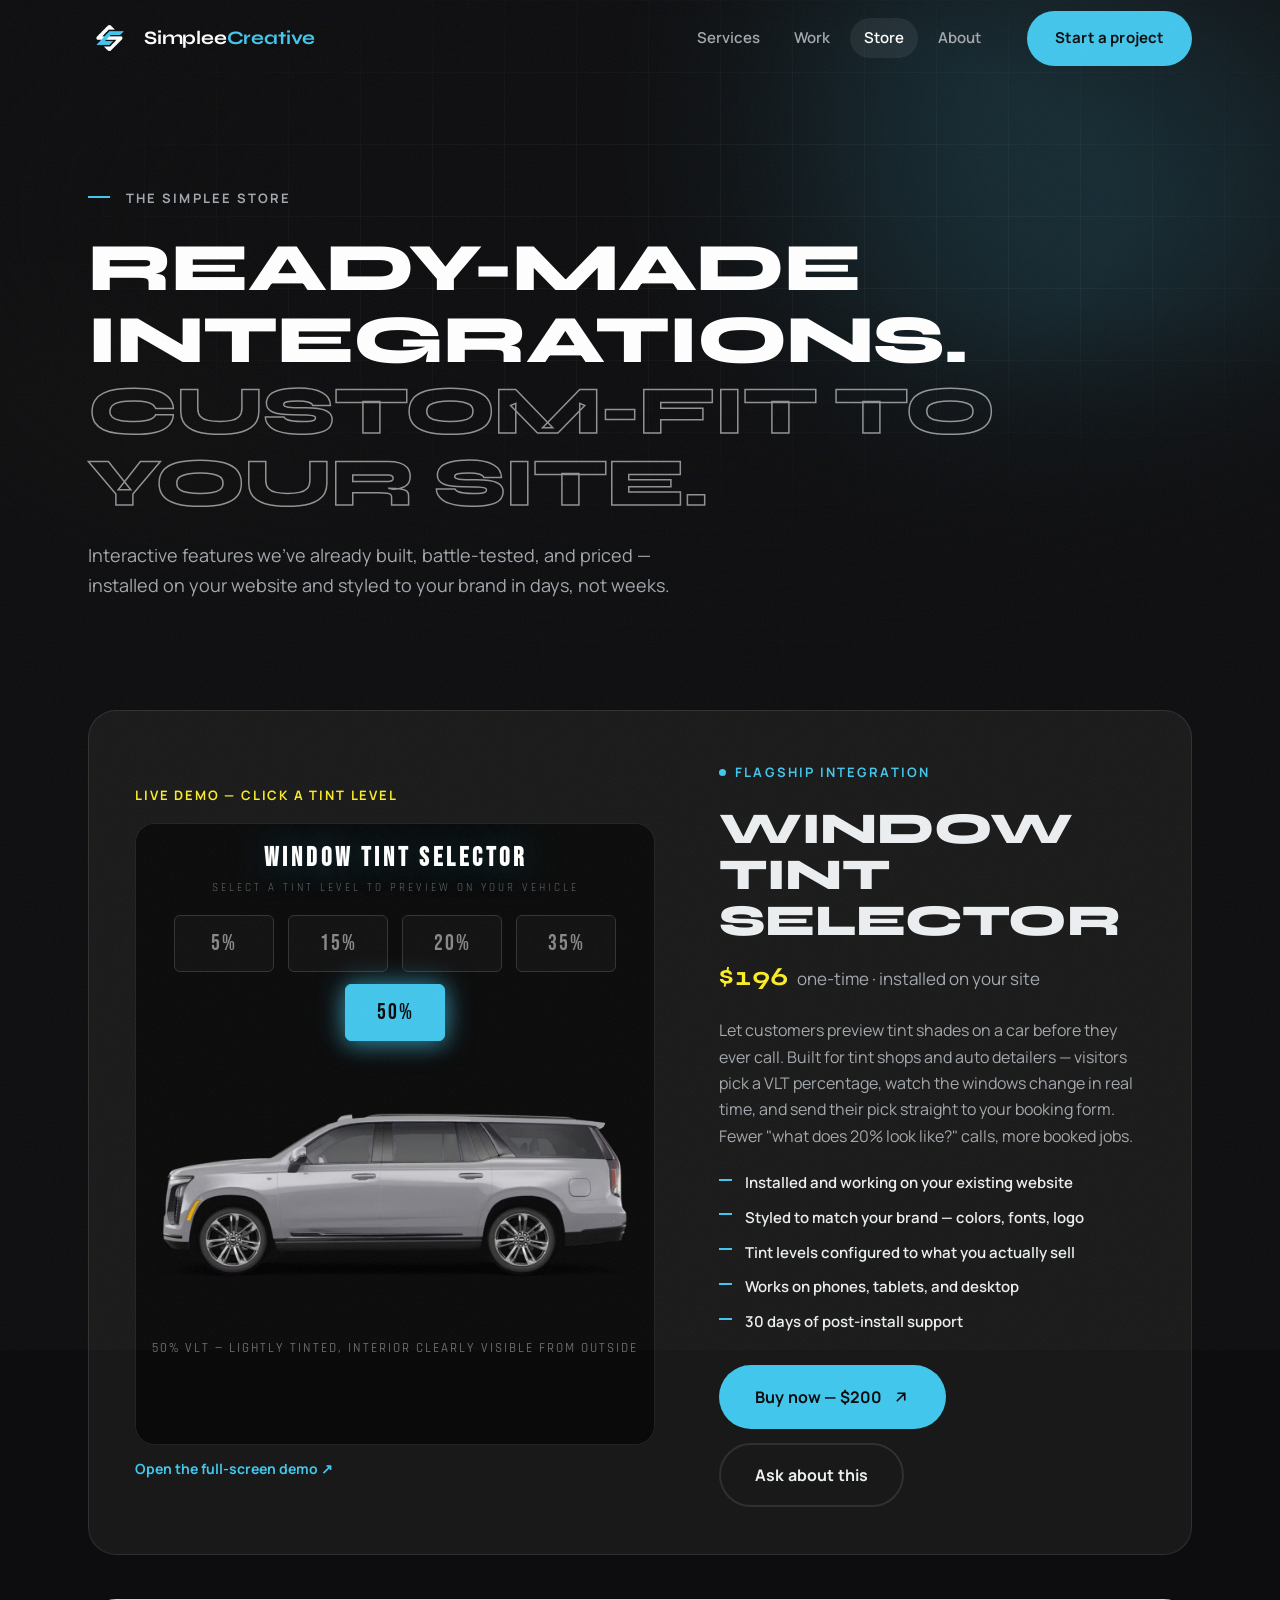
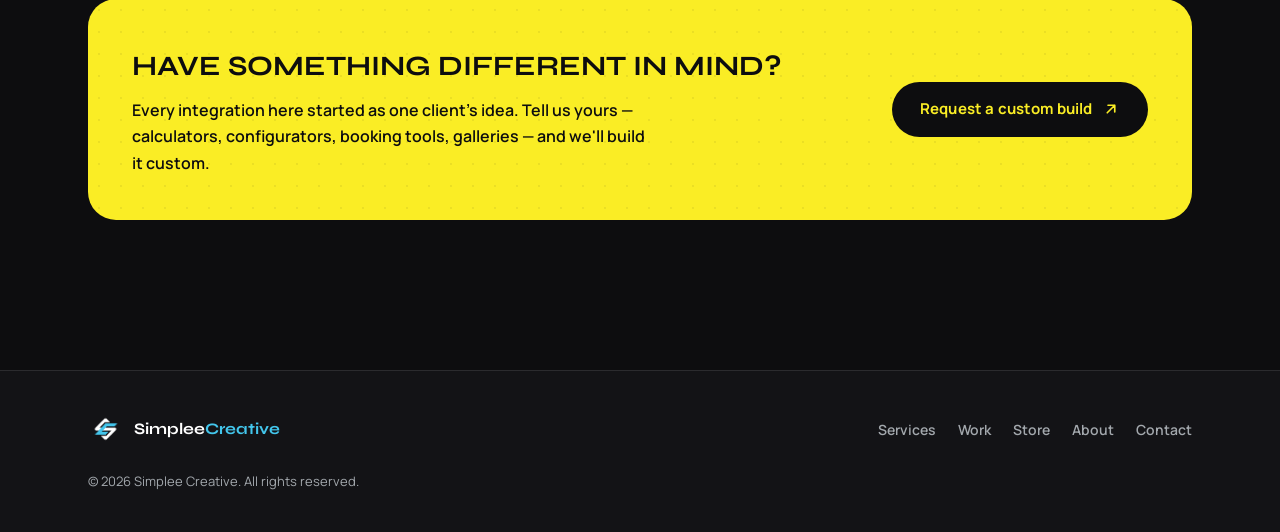
==== store.html @ 72753670 "Wire real Stripe Payment Link for Window Tint Selector The store's "Buy now -- $200" button now goes" ====
<!DOCTYPE html>
<html lang="en">
<head>
  <meta charset="UTF-8">
  <meta name="viewport" content="width=device-width, initial-scale=1.0">
  <title>Store — Simplee Creative | Ready-Made Website Integrations</title>
  <meta name="description" content="Ready-made interactive website integrations from Simplee Creative — like our window tint selector — installed and customized for your site.">
  <link rel="icon" type="image/png" href="assets/brand/sc-logo-bg.png">
  <link rel="preconnect" href="https://fonts.googleapis.com">
  <link rel="preconnect" href="https://fonts.gstatic.com" crossorigin>
  <link href="https://fonts.googleapis.com/css2?family=Manrope:wght@400;500;600;700;800&family=Syne:wght@600;700;800&display=swap" rel="stylesheet">
  <link rel="stylesheet" href="css/style.css?v=45">
</head>
<body>

  <div class="grain" aria-hidden="true"></div>

  <!-- ============ NAV ============ -->
  <header class="nav" id="nav">
    <div class="nav__inner">
      <a href="index.html" class="nav__logo" aria-label="Simplee Creative — home">
        <img src="assets/brand/sc-logo-alt.png" alt="Simplee Creative logo" width="44" height="44">
        <span>Simplee<em>Creative</em></span>
      </a>
      <nav class="nav__links" aria-label="Primary">
        <a href="index.html#services">Services</a>
        <a href="index.html#work">Work</a>
        <a href="store.html" class="is-active" aria-current="page">Store</a>
        <a href="index.html#about">About</a>
      </nav>
      <a href="index.html#contact" class="btn btn--primary nav__cta magnetic">Start a project</a>
      <button class="nav__burger" id="burger" aria-label="Open menu" aria-expanded="false" aria-controls="mobileMenu">
        <span></span><span></span><span></span>
      </button>
    </div>
  </header>

  <!-- Mobile menu -->
  <div class="mobile-menu" id="mobileMenu" aria-hidden="true">
    <p class="mobile-menu__eyebrow"><span class="tick" aria-hidden="true"></span>Menu</p>
    <nav aria-label="Mobile">
      <a href="index.html#services">Services</a>
      <a href="index.html#work">Work</a>
      <a href="store.html">Store</a>
      <a href="index.html#about">About</a>
    </nav>
    <a href="index.html#contact" class="btn btn--primary btn--lg magnetic mobile-menu__cta">Start a project
      <svg width="18" height="18" viewBox="0 0 24 24" fill="none" stroke="currentColor" stroke-width="2.2" stroke-linecap="round" stroke-linejoin="round" aria-hidden="true"><path d="M7 17L17 7M8 7h9v9"/></svg>
    </a>
  </div>

  <main id="top">

    <!-- ============ STORE HERO ============ -->
    <section class="store-hero">
      <div class="store-hero__bg" aria-hidden="true">
        <div class="hero__glow hero__glow--cyan"></div>
        <div class="hero__glow hero__glow--yellow"></div>
        <div class="hero__grid"></div>
      </div>
      <div class="container">
        <p class="hero__eyebrow reveal-line"><span class="tick" aria-hidden="true"></span><span class="hero__eyebrow-text">The Simplee Store</span></p>
        <h1 class="store-hero__title reveal-line">Ready-made integrations.<br><span class="outline outline--pulse">Custom-fit to your site.</span></h1>
        <p class="store-hero__sub reveal-line">Interactive features we've already built, battle-tested, and priced — installed on your website and styled to your brand in days, not weeks.</p>
      </div>
    </section>

    <!-- ============ PRODUCT: TINT SELECTOR ============ -->
    <section class="section product-section" id="tint-selector">
      <div class="container">
        <article class="product">
          <div class="product__demo reveal">
            <p class="product__demo-label">Live demo — click a tint level</p>
            <div class="tint-embed">
              <iframe src="demo/tint-selector.html?embed=1" title="Window Tint Selector live demo" loading="lazy"></iframe>
            </div>
            <p class="tint-embed__link"><a href="demo/tint-selector.html" target="_blank" rel="noopener">Open the full-screen demo ↗</a></p>
          </div>

          <div class="product__info">
            <p class="section__eyebrow reveal">Flagship integration</p>
            <h2 class="product__title reveal"><span class="word-in">Window</span> <span class="word-in">Tint</span> <span class="word-in">Selector</span></h2>
            <p class="product__price reveal"><strong>$<span class="price-count" data-count="200">0</span></strong> one-time · installed on your site</p>
            <p class="product__desc reveal">Let customers preview tint shades on a car before they ever call. Built for tint shops and auto detailers — visitors pick a VLT percentage, watch the windows change in real time, and send their pick straight to your booking form. Fewer "what does 20% look like?" calls, more booked jobs.</p>
            <ul class="product__includes reveal">
              <li>Installed and working on your existing website</li>
              <li>Styled to match your brand — colors, fonts, logo</li>
              <li>Tint levels configured to what you actually sell</li>
              <li>Works on phones, tablets, and desktop</li>
              <li>30 days of post-install support</li>
            </ul>
            <div class="product__actions reveal">
              <a href="#" class="btn btn--primary btn--lg magnetic" data-buy data-product="Window Tint Selector">Buy now — $200
                <svg width="18" height="18" viewBox="0 0 24 24" fill="none" stroke="currentColor" stroke-width="2.2" stroke-linecap="round" stroke-linejoin="round" aria-hidden="true"><path d="M7 17L17 7M8 7h9v9"/></svg>
              </a>
              <a href="index.html#contact" class="btn btn--ghost btn--lg magnetic">Ask about this</a>
            </div>
          </div>
        </article>

        <!-- custom build card -->
        <div class="custom-card reveal">
          <div>
            <h3>Have something different in mind?</h3>
            <p>Every integration here started as one client's idea. Tell us yours — calculators, configurators, booking tools, galleries — and we'll build it custom.</p>
          </div>
          <a href="index.html#contact" class="btn btn--ink magnetic">Request a custom build
            <svg width="18" height="18" viewBox="0 0 24 24" fill="none" stroke="currentColor" stroke-width="2.2" stroke-linecap="round" stroke-linejoin="round" aria-hidden="true"><path d="M7 17L17 7M8 7h9v9"/></svg>
          </a>
        </div>
      </div>
    </section>
  </main>

  <!-- ============ FOOTER ============ -->
  <footer class="footer">
    <div class="container footer__inner">
      <a href="index.html" class="footer__logo" aria-label="Simplee Creative home">
        <img src="assets/brand/sc-logo-alt.png" alt="" width="36" height="36">
        <span>Simplee<em>Creative</em></span>
      </a>
      <nav class="footer__links" aria-label="Footer">
        <a href="index.html#services">Services</a>
        <a href="index.html#work">Work</a>
        <a href="store.html">Store</a>
        <a href="index.html#about">About</a>
        <a href="index.html#contact">Contact</a>
      </nav>
      <p class="footer__copy">© <span id="year"></span> Simplee Creative. All rights reserved.</p>
    </div>
  </footer>

  <script src="js/main.js?v=10" defer></script>
</body>
</html>
---- css/style.css ----
/* ============================================================
   SIMPLEE CREATIVE — design system
   ink #0D0D0F · surface #191919 · cyan #43C6EC · yellow #FAED25
   Syne (display) · Manrope (body)
   ============================================================ */

:root {
  --ink: #0d0d0f;
  --ink-2: #131316;
  --surface: #191919;
  --surface-2: #202024;
  --line: rgba(255, 255, 255, 0.1);
  --white: #ffffff;
  --bone: #f4f4f1;
  --bone-2: #e9e9e4;
  --line-dark: rgba(13, 13, 15, 0.12);
  --text: #eceff1;
  --text-muted: #a3a8ad;
  --text-ink: #141416;
  --text-ink-muted: #55585c;
  --cyan: #43c6ec;
  --cyan-deep: #1899c4;
  --yellow: #faed25;
  --swatch-dark: #2e2d33;
  --swatch-light: #d6d4cd;
  --font-display: "Syne", sans-serif;
  --font-body: "Manrope", sans-serif;
  --ease-out: cubic-bezier(0.22, 1, 0.36, 1);
  --ease-spring: cubic-bezier(0.34, 1.4, 0.44, 1);
  --nav-h: 76px;
  --radius: 20px;
  --container: 1200px;
}

*, *::before, *::after { box-sizing: border-box; margin: 0; padding: 0; }

html { scroll-behavior: smooth; }

body {
  font-family: var(--font-body);
  font-size: 16px;
  line-height: 1.65;
  color: var(--text);
  background: var(--ink);
  -webkit-font-smoothing: antialiased;
  overflow-x: hidden;
}

img { max-width: 100%; display: block; }

a { color: inherit; }

::selection { background: var(--yellow); color: var(--ink); }

.container {
  max-width: var(--container);
  margin-inline: auto;
  padding-inline: clamp(20px, 4vw, 48px);
}

.section { padding-block: clamp(88px, 12vw, 150px); }

.section--light {
  background: var(--bone);
  color: var(--text-ink);
}

[id] { scroll-margin-top: calc(var(--nav-h) + 12px); }

/* ---------- film grain ---------- */
.grain {
  position: fixed;
  inset: -50%;
  width: 200%;
  height: 200%;
  pointer-events: none;
  z-index: 9998;
  opacity: 0.05;
  background-image: url("data:image/svg+xml,%3Csvg xmlns='http://www.w3.org/2000/svg' width='240' height='240'%3E%3Cfilter id='n'%3E%3CfeTurbulence type='fractalNoise' baseFrequency='0.9' numOctaves='2'/%3E%3C/filter%3E%3Crect width='100%25' height='100%25' filter='url(%23n)'/%3E%3C/svg%3E");
}

/* ---------- buttons ---------- */
.btn {
  display: inline-flex;
  align-items: center;
  gap: 10px;
  font-family: var(--font-body);
  font-weight: 700;
  font-size: 15px;
  letter-spacing: 0.01em;
  text-decoration: none;
  border: 2px solid transparent;
  border-radius: 100px;
  padding: 13px 26px;
  cursor: pointer;
  transition: transform 0.3s var(--ease-spring), background-color 0.25s,
              color 0.25s, border-color 0.25s, box-shadow 0.3s;
  will-change: transform;
}
.btn:active { transform: scale(0.96); }
.btn svg { transition: transform 0.3s var(--ease-spring); }
.btn:hover svg { transform: translate(3px, -3px); }

.btn--primary {
  background: var(--cyan);
  color: var(--ink);
}
.btn--primary:hover {
  background: var(--yellow);
  box-shadow: 0 8px 30px rgba(250, 237, 37, 0.25);
}

.btn--ghost {
  border-color: var(--line);
  color: var(--text);
}
.btn--ghost:hover { border-color: var(--cyan); color: var(--cyan); }

.btn--dark {
  background: var(--ink);
  color: var(--white);
}
.btn--dark:hover { background: var(--cyan-deep); }

.btn--ink {
  background: var(--ink);
  color: var(--yellow);
}
.btn--ink:hover {
  background: var(--white);
  color: var(--ink);
  box-shadow: 0 10px 36px rgba(13, 13, 15, 0.3), 0 0 40px rgba(250, 237, 37, 0.35);
}

.btn--lg { padding: 17px 34px; font-size: 16px; }

/* ---------- nav ---------- */
.nav {
  position: fixed;
  inset: 0 0 auto;
  z-index: 100;
  transition: transform 0.4s var(--ease-out), background-color 0.3s;
}
.nav.is-scrolled {
  background: rgba(13, 13, 15, 0.82);
  -webkit-backdrop-filter: blur(14px);
  backdrop-filter: blur(14px);
  border-bottom: 1px solid var(--line);
}
.nav.is-hidden { transform: translateY(-100%); }

.nav__inner {
  max-width: var(--container);
  margin-inline: auto;
  padding-inline: clamp(20px, 4vw, 48px);
  height: var(--nav-h);
  display: flex;
  align-items: center;
  gap: 32px;
}

.nav__logo {
  display: flex;
  align-items: center;
  gap: 12px;
  text-decoration: none;
  font-family: var(--font-display);
  font-weight: 700;
  font-size: 19px;
  letter-spacing: -0.01em;
  color: var(--white);
  margin-right: auto;
}
.nav__logo img {
  width: 44px; height: 44px;
  transition: transform 0.7s var(--ease-spring);
  will-change: transform;
}
.nav__logo:hover img { transform: perspective(400px) rotateY(360deg) scale(1.12); }
.nav__logo em {
  font-style: normal;
  color: var(--cyan);
  transition: color 0.35s ease;
}
.nav__logo:hover em { color: var(--yellow); }

.nav__links { display: flex; gap: 6px; }
.nav__links a {
  position: relative;
  text-decoration: none;
  font-weight: 600;
  font-size: 15px;
  color: var(--text-muted);
  padding: 8px 14px;
  border-radius: 100px;
  transition: color 0.25s, background-color 0.25s;
}
.nav__links a:hover { color: var(--white); background: rgba(255, 255, 255, 0.07); }

.nav__burger {
  display: none;
  flex-direction: column;
  justify-content: center;
  gap: 7px;
  width: 46px; height: 46px;
  padding: 11px;
  background: transparent;
  border: 1px solid var(--line);
  border-radius: 12px;
  cursor: pointer;
  transition: border-color 0.3s, background-color 0.3s, transform 0.3s var(--ease-spring);
}
.nav__burger:hover {
  border-color: var(--cyan);
  background: rgba(67, 198, 236, 0.1);
  transform: scale(1.06);
}
.nav__burger span {
  display: block;
  width: 100%;
  height: 2px;
  background: var(--white);
  border-radius: 2px;
  transition: transform 0.35s var(--ease-spring), opacity 0.25s,
              background-color 0.3s, width 0.3s var(--ease-spring);
}
.nav__burger span:nth-child(2) { width: 68%; align-self: flex-end; }
.nav__burger:hover span { background: var(--cyan); }
.nav__burger:hover span:nth-child(2) { width: 100%; }
.nav__burger[aria-expanded="true"] { border-color: var(--yellow); background: rgba(250, 237, 37, 0.12); }
.nav__burger[aria-expanded="true"] span { background: var(--yellow); }
.nav__burger[aria-expanded="true"] span:first-child { transform: translateY(9px) rotate(45deg); }
.nav__burger[aria-expanded="true"] span:nth-child(2) { opacity: 0; transform: scaleX(0); }
.nav__burger[aria-expanded="true"] span:last-child { transform: translateY(-9px) rotate(-45deg); }

.mobile-menu {
  position: fixed;
  inset: 0;
  z-index: 99;
  background: rgba(13, 13, 15, 0.96);
  -webkit-backdrop-filter: blur(18px);
  backdrop-filter: blur(18px);
  display: grid;
  place-items: center;
  gap: 36px;
  padding-top: calc(var(--nav-h) + 16px);
  overflow-y: auto;
  opacity: 0;
  visibility: hidden;
  transition: opacity 0.35s var(--ease-out), visibility 0s 0.35s;
}
.mobile-menu.is-open {
  opacity: 1;
  visibility: visible;
  transition: opacity 0.35s var(--ease-out), visibility 0s;
}
.mobile-menu__eyebrow {
  display: flex;
  align-items: center;
  gap: 14px;
  font-weight: 700;
  font-size: 12px;
  letter-spacing: 0.2em;
  text-transform: uppercase;
  color: var(--text-muted);
  opacity: 0;
  transform: translateY(12px);
  transition: opacity 0.4s var(--ease-out), transform 0.4s var(--ease-out);
}
.mobile-menu.is-open .mobile-menu__eyebrow { opacity: 1; transform: none; }

.mobile-menu nav { display: grid; gap: 8px; text-align: center; }
.mobile-menu a {
  font-family: var(--font-display);
  font-size: clamp(28px, 7.5vw, 42px);
  font-weight: 700;
  color: var(--white);
  text-decoration: none;
  padding: 8px 6px;
  opacity: 0;
  transform: translateY(18px);
  transition: opacity 0.45s var(--ease-out), transform 0.45s var(--ease-out), color 0.25s;
}
.mobile-menu.is-open a { opacity: 1; transform: none; }
.mobile-menu.is-open a:nth-child(2) { transition-delay: 0.05s; }
.mobile-menu.is-open a:nth-child(3) { transition-delay: 0.1s; }
.mobile-menu.is-open a:nth-child(4) { transition-delay: 0.15s; }
.mobile-menu.is-open a:nth-child(5) { transition-delay: 0.2s; }
.mobile-menu.is-open a:nth-child(6) { transition-delay: 0.25s; }
.mobile-menu a:hover { color: var(--cyan); }

.mobile-menu a.mobile-menu__cta {
  font-size: 18px;
  padding: 20px 44px;
  margin-top: 10px;
  opacity: 0;
  transform: translateY(18px);
  transition: opacity 0.45s var(--ease-out) 0.3s, transform 0.45s var(--ease-out) 0.3s;
}
.mobile-menu.is-open .mobile-menu__cta { opacity: 1; transform: none; }

/* ---------- hero ---------- */
.hero {
  position: relative;
  min-height: 100vh;
  min-height: 100svh;
  display: flex;
  flex-direction: column;
  justify-content: center;
  padding-top: var(--nav-h);
  overflow: hidden;
}

.hero__bg { position: absolute; inset: 0; z-index: -1; }
.hero__glow {
  position: absolute;
  border-radius: 50%;
  filter: blur(110px);
  opacity: 0.16;
}
.hero__glow--cyan {
  width: 620px; height: 620px;
  background: var(--cyan);
  top: -180px; right: -140px;
  animation: heroGlowCyan 19s ease-in-out infinite;
}
.hero__glow--yellow {
  width: 420px; height: 420px;
  background: var(--yellow);
  bottom: -160px; left: -160px;
  opacity: 0.08;
  animation: heroGlowYellow 26s ease-in-out infinite;
}
@keyframes heroGlowCyan {
  0%, 100% { opacity: 0.13; transform: translate(0, 0) scale(1); }
  50% { opacity: 0.23; transform: translate(-30px, 24px) scale(1.08); }
}
@keyframes heroGlowYellow {
  0%, 100% { opacity: 0.06; transform: translate(0, 0) scale(1); }
  50% { opacity: 0.12; transform: translate(24px, -20px) scale(1.1); }
}
.hero__grid {
  position: absolute;
  inset: 0;
  background-image: linear-gradient(var(--line) 1px, transparent 1px),
                    linear-gradient(90deg, var(--line) 1px, transparent 1px);
  background-size: 72px 72px;
  opacity: 0.35;
  -webkit-mask-image: radial-gradient(ellipse 90% 70% at 60% 40%, #000 30%, transparent 75%);
  mask-image: radial-gradient(ellipse 90% 70% at 60% 40%, #000 30%, transparent 75%);
}

.hero__inner {
  max-width: var(--container);
  width: 100%;
  margin-inline: auto;
  padding-inline: clamp(20px, 4vw, 48px);
  display: grid;
  grid-template-columns: minmax(0, 1.25fr) minmax(0, 0.75fr);
  align-items: center;
  gap: clamp(32px, 5vw, 72px);
  padding-block: 48px;
}

p.hero__eyebrow {
  display: flex;
  align-items: center;
  gap: 16px;
  font-weight: 700;
  font-size: 13px;
  letter-spacing: 0.16em;
  text-transform: uppercase;
  color: var(--text-muted);
  margin-bottom: 26px;
}
.tick {
  width: 22px; height: 2px;
  background: var(--cyan);
  display: inline-block;
  flex-shrink: 0;
}
.hero__eyebrow-text { transform: translateY(2px); }

.hero__copy { container-type: inline-size; }

.hero__title {
  font-family: var(--font-display);
  font-weight: 800;
  font-size: clamp(40px, 5vw, 64px);
  line-height: 1.04;
  letter-spacing: -0.02em;
  color: var(--white);
  text-transform: uppercase;
}
@supports (font-size: 1cqi) {
  .hero__title { font-size: clamp(38px, 9.2cqi, 66px); }
}
.hero__rotator-wrap { color: var(--cyan); display: inline-block; }
.hero__rotator { display: inline-block; }
.hero__rotator.is-out {
  opacity: 0;
  transform: translateX(0.5em) scale(0.96);
  filter: blur(3px);
  transition: opacity 0.26s ease-in, transform 0.26s ease-in, filter 0.26s ease-in;
}
.hero__rotator.is-in-from {
  opacity: 0;
  transform: translateX(-0.6em) scale(0.94);
  filter: blur(4px);
}
.hero__rotator.is-in {
  opacity: 1;
  transform: translateX(0) scale(1);
  filter: blur(0);
  transition: opacity 0.62s var(--ease-out), transform 0.62s var(--ease-out), filter 0.62s var(--ease-out);
}

.hero__sub {
  max-width: 52ch;
  font-size: clamp(16px, 1.6vw, 18px);
  color: var(--text-muted);
  margin-top: 28px;
}
.hero__sub strong { color: var(--yellow); font-weight: 700; }

.hero__actions {
  display: flex;
  flex-wrap: wrap;
  gap: 14px;
  margin-top: 38px;
}

/* hero art */
.hero__art {
  position: relative;
  display: grid;
  place-items: center;
  min-height: 380px;
}
.hero__diamond {
  position: relative;
  z-index: 2;
  animation: heroFloat 7s ease-in-out infinite;
  filter: drop-shadow(0 30px 60px rgba(67, 198, 236, 0.28));
}
.hero__diamond img {
  width: clamp(240px, 26vw, 380px);
  height: auto;
}
@keyframes heroFloat {
  0%, 100% { transform: translateY(0) rotate(-2deg); }
  50% { transform: translateY(-22px) rotate(2deg); }
}
.hero__ring {
  position: absolute;
  width: clamp(320px, 34vw, 500px);
  aspect-ratio: 1;
  border: 1px dashed rgba(67, 198, 236, 0.4);
  border-radius: 50%;
  animation: ringSpin 30s linear infinite;
}
@keyframes ringSpin { to { transform: rotate(360deg); } }

.hero__chip {
  position: absolute;
  z-index: 3;
  font-family: var(--font-display);
  font-weight: 700;
  font-size: 14px;
  text-transform: uppercase;
  letter-spacing: 0.08em;
  padding: 9px 18px;
  border-radius: 100px;
  animation: heroFloat 6s ease-in-out infinite;
}
.hero__chip--1 { top: 8%; left: 4%; background: var(--yellow); color: var(--ink); animation-delay: -1.5s; }
.hero__chip--2 { bottom: 14%; left: -2%; background: var(--white); color: var(--ink); animation-delay: -3s; }
.hero__chip--3 { top: 30%; right: -2%; background: var(--cyan); color: var(--ink); animation-delay: -4.5s; }

.hero__scroll {
  position: absolute;
  bottom: 26px;
  left: 50%;
  transform: translateX(-50%);
  display: flex;
  align-items: center;
  gap: 8px;
  font-size: 12px;
  font-weight: 700;
  letter-spacing: 0.2em;
  text-transform: uppercase;
  color: var(--text-muted);
  text-decoration: none;
  transition: color 0.25s;
}
.hero__scroll:hover { color: var(--cyan); }
.hero__scroll svg { animation: scrollNudge 2s ease-in-out infinite; }
@keyframes scrollNudge {
  0%, 100% { transform: translateY(0); }
  50% { transform: translateY(5px); }
}

/* hero entrance */
.reveal-line { display: block; }
.hero .reveal-line {
  opacity: 0;
  transform: translateY(34px);
  animation: lineUp 0.9s var(--ease-out) forwards;
}
.hero__title .reveal-line > span { display: inline-block; }
.hero .reveal-line:nth-of-type(1) { animation-delay: 0.05s; }
.hero__title .reveal-line:nth-of-type(1) { animation-delay: 0.15s; }
.hero__title .reveal-line:nth-of-type(2) { animation-delay: 0.25s; }
.hero__title .reveal-line:nth-of-type(3) { animation-delay: 0.35s; }
.hero__sub.reveal-line { animation-delay: 0.5s; }
.hero__actions.reveal-line { animation-delay: 0.62s; }
@keyframes lineUp {
  to { opacity: 1; transform: none; }
}
.hero__art {
  opacity: 0;
  animation: artIn 1.1s var(--ease-out) 0.45s forwards;
}
@keyframes artIn {
  from { opacity: 0; transform: scale(0.92) translateY(24px); }
  to { opacity: 1; transform: none; }
}

/* ---------- marquee ---------- */
/* Band background is a separate, oversized, rotated layer so the tilt
   never lifts a corner clear of the flat clipping box (that gap was
   exposing the page background at wide viewports). The text rotates
   on its own to match, independent of the scroll-track animation. */
.marquee {
  position: relative;
  overflow: hidden;
  z-index: 2;
  color: var(--ink);
  padding-block: 18px;
  transform: rotate(-1.2deg) scale(1.02);
}
.marquee::before {
  content: "";
  position: absolute;
  left: -4%;
  right: -4%;
  top: -36px;
  bottom: -36px;
  background: var(--yellow);
  border-block: 2px solid var(--ink);
  z-index: -1;
}
.marquee__track {
  display: flex;
  width: max-content;
  animation: marquee 26s linear infinite;
}
.marquee__track span {
  font-family: var(--font-display);
  font-weight: 700;
  font-size: clamp(18px, 2.4vw, 26px);
  text-transform: uppercase;
  letter-spacing: 0.04em;
  white-space: nowrap;
}
.marquee__track i {
  font-style: normal;
  color: var(--cyan-deep);
  padding-inline: 14px;
}
@keyframes marquee { to { transform: translateX(-50%); } }

/* ---------- section heads ---------- */
.section__eyebrow {
  font-weight: 700;
  font-size: 13px;
  letter-spacing: 0.16em;
  text-transform: uppercase;
  color: var(--cyan);
  margin-bottom: 16px;
}
.section--light .section__eyebrow { color: var(--cyan-deep); }

.section__title {
  font-family: var(--font-display);
  font-weight: 800;
  font-size: clamp(34px, 4.6vw, 60px);
  line-height: 1.05;
  letter-spacing: -0.015em;
  text-transform: uppercase;
}
.section__head { margin-bottom: clamp(48px, 6vw, 80px); }

.outline {
  color: transparent;
  -webkit-text-stroke: 1.5px rgba(255, 255, 255, 0.55);
}
.outline--yellow { -webkit-text-stroke: 1.5px var(--yellow); }
.accent { color: var(--cyan-deep); }
.fill-yellow { color: var(--yellow); }
.fill-cyan { color: var(--cyan); }

/* ---------- services grid ---------- */
/* Cards echo the hero's diamond/ring/chip motif (dashed rotating ring,
   solid color badge) instead of a generic icon grid, so this section
   reads as the same visual "ecosystem" as the hero rather than a
   separate, easy-to-skim accordion. */
.services__grid {
  display: grid;
  grid-template-columns: repeat(auto-fit, minmax(300px, 1fr));
  gap: clamp(20px, 2.4vw, 28px);
}

.service-card {
  position: relative;
  background: var(--surface);
  border: 1px solid var(--line);
  border-radius: var(--radius);
  padding: clamp(28px, 3vw, 36px);
  transition: transform 0.4s var(--ease-spring), border-color 0.35s, box-shadow 0.4s;
}
.service-card:hover {
  transform: translateY(-6px);
  border-color: var(--accent);
  box-shadow: 0 24px 50px -24px var(--accent-shadow);
}
.service-card--cyan { --accent: var(--cyan); --accent-shadow: rgba(67, 198, 236, 0.4); }
.service-card--yellow { --accent: var(--yellow); --accent-shadow: rgba(250, 237, 37, 0.35); }

.service-card__top {
  display: flex;
  align-items: center;
  margin-bottom: 24px;
}
.service-card__badge {
  position: relative;
  width: 60px; height: 60px;
  display: grid;
  place-items: center;
  flex-shrink: 0;
}
.service-card__ring {
  position: absolute;
  inset: 0;
  border: 1px dashed var(--accent);
  border-radius: 50%;
  opacity: 0.5;
  animation: ringSpin 16s linear infinite;
}
.service-card__icon {
  width: 42px; height: 42px;
  border-radius: 50%;
  background: var(--accent);
  color: var(--ink);
  display: grid;
  place-items: center;
  transition: transform 0.4s var(--ease-spring);
}
.service-card:hover .service-card__icon { transform: scale(1.1) rotate(-8deg); }

.service-card__title {
  font-family: var(--font-display);
  font-weight: 700;
  font-size: clamp(19px, 2vw, 22px);
  text-transform: uppercase;
  letter-spacing: -0.01em;
  margin-bottom: 12px;
}
.service-card__desc {
  color: var(--text-muted);
  font-size: 15px;
  margin-bottom: 20px;
}
.service-card__list {
  list-style: none;
  display: grid;
  gap: 10px;
}
.service-card__list li {
  position: relative;
  padding-left: 22px;
  font-weight: 600;
  font-size: 14px;
}
.service-card__list li::before {
  content: "";
  position: absolute;
  left: 0; top: 0.52em;
  width: 12px; height: 2px;
  background: var(--accent);
}

/* ---------- work ---------- */
.work__grid {
  display: grid;
  grid-template-columns: repeat(2, 1fr);
  gap: clamp(20px, 2.6vw, 32px);
}

.work-card {
  --accent: var(--cyan);
  --accent-glow: rgba(67, 198, 236, 0.35);
  position: relative;
  display: block;
  text-decoration: none;
  color: var(--text);
  border-radius: calc(var(--radius) + 4px);
  overflow: hidden;
  background: linear-gradient(165deg, var(--surface) 0%, var(--ink-2) 100%);
  border: 1px solid var(--line);
  transition: transform 0.45s var(--ease-spring), box-shadow 0.45s var(--ease-out),
              border-color 0.35s var(--ease-out);
}
.work-card:hover {
  transform: translateY(-8px);
  border-color: var(--accent);
  box-shadow: 0 28px 64px -22px var(--accent-glow);
}
/* Each card's --accent is set inline to a color sampled from its own
   logo, so the glow always matches the brand it's showing off rather
   than an arbitrary alternating palette. */
.work-card__glow {
  position: absolute;
  top: -30%; right: -18%;
  width: 62%;
  aspect-ratio: 1;
  border-radius: 50%;
  background: radial-gradient(circle, var(--accent) 0%, transparent 72%);
  filter: blur(46px);
  pointer-events: none;
  animation: workGlowPulse 5s ease-in-out infinite;
}
.work-card:nth-child(2) .work-card__glow { animation-delay: -0.8s; }
.work-card:nth-child(3) .work-card__glow { animation-delay: -1.6s; }
.work-card:nth-child(4) .work-card__glow { animation-delay: -2.4s; }
.work-card:nth-child(5) .work-card__glow { animation-delay: -3.2s; }
.work-card:nth-child(6) .work-card__glow { animation-delay: -4.1s; }
@keyframes workGlowPulse {
  0%, 100% { opacity: 0.16; transform: scale(1); }
  50% { opacity: 0.36; transform: scale(1.18); }
}

.work-card__canvas {
  position: relative;
  aspect-ratio: 16 / 12;
  display: grid;
  place-items: center;
  padding: 8%;
  overflow: hidden;
}
/* A soft blurred "spotlight" pool sits behind each logo -- light for
   marks that need contrast against dark, a faint accent tint for
   marks that already read fine -- so logos float in glow instead of
   sitting in a flat colored rectangle. */
.work-card__canvas::after {
  content: "";
  position: absolute;
  width: 62%;
  aspect-ratio: 1;
  border-radius: 50%;
  filter: blur(36px);
  z-index: 0;
}
.work-card__canvas--light::after { background: rgba(255, 255, 255, 0.16); }
.work-card__canvas--dark::after { background: var(--accent); opacity: 0.16; }
.work-card__canvas img {
  position: relative;
  z-index: 1;
  max-width: 76%;
  max-height: 76%;
  object-fit: contain;
  transition: transform 0.55s var(--ease-out);
  filter: drop-shadow(0 10px 26px rgba(0, 0, 0, 0.45));
}
.work-card:hover .work-card__canvas img { transform: scale(1.08); }

.work-card__meta {
  position: relative;
  z-index: 1;
  display: flex;
  align-items: center;
  justify-content: space-between;
  gap: 14px;
  padding: 22px 24px;
  background: var(--ink-2);
  border-top: 1px solid var(--line);
}
.work-card__meta h3 {
  font-family: var(--font-display);
  font-size: clamp(18px, 1.9vw, 21px);
  font-weight: 700;
  color: var(--white);
  text-transform: uppercase;
  letter-spacing: 0;
}
.work-card__tag {
  display: inline-flex;
  align-items: center;
  gap: 7px;
  margin-top: 7px;
  font-size: 11.5px;
  font-weight: 700;
  letter-spacing: 0.05em;
  text-transform: uppercase;
  color: var(--text-muted);
}
.work-card__tag::before {
  content: "";
  width: 6px; height: 6px;
  border-radius: 50%;
  background: var(--accent);
  flex-shrink: 0;
}
.work-card__view {
  display: inline-flex;
  align-items: center;
  gap: 6px;
  font-size: 13px;
  font-weight: 700;
  color: var(--accent);
  white-space: nowrap;
  opacity: 0;
  transform: translateX(-6px);
  transition: opacity 0.35s var(--ease-out), transform 0.35s var(--ease-out);
}
.work-card:hover .work-card__view { opacity: 1; transform: none; }
.work-card__view svg { transition: transform 0.3s var(--ease-spring); }
.work-card:hover .work-card__view svg { transform: translate(2px, -2px); }
@media (hover: none) {
  .work-card__view { opacity: 1; transform: none; }
}

.work__note {
  margin-top: clamp(36px, 5vw, 56px);
  font-size: 18px;
  font-weight: 600;
  color: var(--text-muted);
}
.work__note a {
  color: var(--cyan);
  font-weight: 800;
  text-decoration: none;
}
.work__note a:hover { text-decoration: underline; }

/* ---------- client wall ---------- */
/* Lives inside .work as a trailing footer band, not a separate section,
   so it inherits the light section background and reads as one
   continuous system with the Selected Work grid above it. */
.clients {
  padding-top: clamp(48px, 6vw, 72px);
  overflow: hidden;
}
.clients__label {
  text-align: center;
  font-weight: 700;
  font-size: 13px;
  letter-spacing: 0.18em;
  text-transform: uppercase;
  color: var(--text-muted);
  margin-bottom: 40px;
}
.clients__marquee {
  -webkit-mask-image: linear-gradient(90deg, transparent, #000 12%, #000 88%, transparent);
  mask-image: linear-gradient(90deg, transparent, #000 12%, #000 88%, transparent);
}
.clients__track {
  display: flex;
  width: max-content;
  animation: marquee 42s linear infinite;
}
.clients__track:hover { animation-play-state: paused; }
.clients__set {
  display: flex;
  gap: 20px;
  padding-right: 20px;
}
.tile {
  position: relative;
  display: grid;
  place-items: center;
  width: 220px;
  height: 196px;
  border-radius: 16px;
  padding: 20px;
  flex-shrink: 0;
  border: 1.5px solid transparent;
  transition: transform 0.4s var(--ease-spring), border-color 0.4s var(--ease-out),
              box-shadow 0.4s var(--ease-out);
}
.tile:hover {
  transform: translateY(-6px) scale(1.04);
  border-color: var(--accent);
  box-shadow: 0 18px 40px -16px var(--accent-glow);
}
.tile img {
  max-width: 80%;
  max-height: 80%;
  object-fit: contain;
  transition: transform 0.4s var(--ease-out);
}
.tile:hover img { transform: scale(1.05); }
.tile--dark { background: var(--swatch-dark); }
.tile--light { background: var(--swatch-light); }

/* ---------- pricing ---------- */
.pricing__lead {
  max-width: 60ch;
  color: var(--text-muted);
  font-size: clamp(16px, 1.6vw, 18px);
  margin-top: 18px;
}

.pricing__deal {
  display: flex;
  align-items: center;
  flex-wrap: wrap;
  gap: 10px;
  margin-top: 14px;
  font-weight: 600;
  color: var(--text);
}
.pricing__deal-badge {
  display: inline-flex;
  font-size: 12px;
  font-weight: 800;
  letter-spacing: 0.06em;
  text-transform: uppercase;
  color: var(--ink);
  background: var(--yellow);
  padding: 6px 14px;
  border-radius: 100px;
}

.pricing__toggle {
  display: inline-flex;
  gap: 4px;
  padding: 5px;
  background: var(--surface);
  border: 1px solid var(--line);
  border-radius: 100px;
  margin: clamp(32px, 4vw, 48px) 0 clamp(40px, 5vw, 64px);
}
.pricing__tab {
  font-family: var(--font-body);
  font-weight: 700;
  font-size: 14px;
  color: var(--text-muted);
  background: transparent;
  border: 0;
  border-radius: 100px;
  padding: 12px 22px;
  cursor: pointer;
  transition: background-color 0.3s var(--ease-out), color 0.3s;
}
.pricing__tab:hover { color: var(--text); }
.pricing__tab.is-active { background: var(--cyan); color: var(--ink); }

.price-card {
  position: relative;
  background: var(--surface);
  border: 1px solid var(--line);
  border-radius: calc(var(--radius) + 4px);
  padding: clamp(26px, 3vw, 40px);
  display: flex;
  flex-direction: column;
  transition: transform 0.4s var(--ease-spring), border-color 0.35s, box-shadow 0.35s;
}
.price-card:hover { transform: translateY(-6px); border-color: rgba(67, 198, 236, 0.4); }
.price-card--buyout { max-width: 620px; }

.price-card__badge {
  display: inline-flex;
  align-self: flex-start;
  font-size: 12px;
  font-weight: 700;
  letter-spacing: 0.1em;
  text-transform: uppercase;
  color: var(--cyan);
  background: rgba(67, 198, 236, 0.12);
  border: 1px solid rgba(67, 198, 236, 0.3);
  border-radius: 100px;
  padding: 7px 14px;
  margin-bottom: 18px;
}
.price-card__name {
  font-family: var(--font-display);
  font-weight: 800;
  font-size: clamp(24px, 2.6vw, 32px);
  text-transform: uppercase;
}
.pricing__grid .price-card__name { font-size: clamp(19px, 2vw, 22px); }

.price-card__from {
  font-family: var(--font-body);
  font-size: 13px;
  font-weight: 700;
  color: var(--text-muted);
  text-transform: uppercase;
  letter-spacing: 0.06em;
  margin-top: 16px;
}
.price-card__deal {
  display: flex;
  align-items: center;
  gap: 10px;
  margin-top: 16px;
}
.price-card__was {
  font-family: var(--font-body);
  font-size: 15px;
  font-weight: 700;
  color: var(--text-muted);
  text-decoration: line-through;
  text-decoration-color: rgba(163, 168, 173, 0.6);
}
.price-card__save {
  display: inline-flex;
  font-size: 11px;
  font-weight: 800;
  letter-spacing: 0.05em;
  text-transform: uppercase;
  color: var(--ink);
  background: var(--yellow);
  padding: 4px 10px;
  border-radius: 100px;
}
.price-card__deal + .price-card__price { margin-top: 2px; }
.price-card__price {
  display: flex;
  align-items: flex-end;
  gap: 4px;
  margin-top: 8px;
}
.price-card__currency {
  font-family: var(--font-body);
  font-size: clamp(18px, 2vw, 22px);
  font-weight: 700;
  color: var(--yellow);
  transform: translateY(-0.3em);
}
.price-card__price strong {
  font-family: var(--font-display);
  font-size: clamp(38px, 4.6vw, 52px);
  font-weight: 800;
  line-height: 1;
  color: var(--yellow);
  font-variant-numeric: tabular-nums;
}
.pricing__grid .price-card__price { margin-top: 14px; }
.pricing__grid .price-card__price strong { font-size: clamp(34px, 3.8vw, 42px); }
.price-card__price em {
  font-style: normal;
  font-family: var(--font-body);
  font-size: 14px;
  font-weight: 600;
  color: var(--text-muted);
  margin-bottom: 0.35em;
}

.price-card__desc { color: var(--text-muted); margin-top: 16px; max-width: 50ch; }
.pricing__grid .price-card__desc { font-size: 14.5px; }

.price-card__list {
  list-style: none;
  display: grid;
  gap: 12px;
  margin: 24px 0 30px;
}
.price-card__list li { position: relative; padding-left: 26px; font-weight: 600; font-size: 15px; }
.price-card__list li::before {
  content: "";
  position: absolute;
  left: 0; top: 0.55em;
  width: 13px; height: 2px;
  background: var(--cyan);
}
.price-card .btn { margin-top: auto; align-self: flex-start; }

.pricing__grid {
  display: grid;
  grid-template-columns: repeat(3, 1fr);
  gap: clamp(18px, 2.4vw, 28px);
  align-items: stretch;
}

.price-card--popular {
  border-color: rgba(67, 198, 236, 0.55);
  background: linear-gradient(165deg, var(--surface) 0%, var(--surface-2) 100%);
  transform: scale(1.035);
  animation: popularGlow 3.6s ease-in-out infinite;
}
.price-card--popular:hover { transform: scale(1.035) translateY(-6px); }
@keyframes popularGlow {
  0%, 100% { box-shadow: 0 0 0 1px rgba(67, 198, 236, 0.18), 0 20px 50px rgba(67, 198, 236, 0.05); }
  50% { box-shadow: 0 0 0 1px rgba(67, 198, 236, 0.5), 0 24px 60px rgba(67, 198, 236, 0.18); }
}
.price-card__ribbon {
  position: absolute;
  top: -13px; left: 50%;
  transform: translateX(-50%);
  background: var(--yellow);
  color: var(--ink);
  font-size: 11px;
  font-weight: 800;
  letter-spacing: 0.08em;
  text-transform: uppercase;
  padding: 6px 16px;
  border-radius: 100px;
  white-space: nowrap;
}

.pricing__note { margin-top: clamp(32px, 4vw, 48px); font-size: 15px; color: var(--text-muted); }
.pricing__note a { color: var(--cyan); font-weight: 700; text-decoration: none; }
.pricing__note a:hover { text-decoration: underline; }

/* ---------- process ---------- */
.process__grid {
  display: grid;
  grid-template-columns: repeat(4, 1fr);
  gap: clamp(16px, 2vw, 24px);
}
.step {
  position: relative;
  background: var(--surface);
  border: 1px solid var(--line);
  border-radius: var(--radius);
  padding: clamp(24px, 2.6vw, 34px);
  overflow: hidden;
  transition: transform 0.4s var(--ease-spring), border-color 0.3s;
}
.step:hover { transform: translateY(-6px); border-color: rgba(67, 198, 236, 0.5); }
.step__num {
  display: block;
  font-family: var(--font-display);
  font-weight: 800;
  font-size: 46px;
  line-height: 1;
  color: transparent;
  -webkit-text-stroke: 1.5px var(--cyan);
  margin-bottom: 22px;
}
.step h3 {
  font-family: var(--font-display);
  font-size: 20px;
  font-weight: 700;
  text-transform: uppercase;
  margin-bottom: 10px;
}
.step p { color: var(--text-muted); font-size: 15px; }

/* stats */
.stats-band { padding-top: clamp(16px, 2vw, 28px); padding-bottom: clamp(56px, 7vw, 90px); }
.stats {
  display: grid;
  grid-template-columns: repeat(4, 1fr);
  gap: 24px;
}
.stat { text-align: center; }
.stat__num {
  display: block;
  font-family: var(--font-display);
  font-weight: 800;
  font-size: clamp(38px, 5vw, 58px);
  line-height: 1.1;
  color: var(--cyan-deep);
  font-variant-numeric: tabular-nums;
}
.stat__label {
  font-size: 14px;
  font-weight: 600;
  color: var(--text-ink-muted);
}

/* ---------- about ---------- */
.about__grid {
  display: grid;
  grid-template-columns: minmax(0, 1fr) minmax(0, 1.1fr);
  gap: clamp(36px, 6vw, 80px);
  align-items: start;
}
.about__lead {
  font-family: var(--font-display);
  font-size: clamp(20px, 2.4vw, 27px);
  font-weight: 700;
  line-height: 1.35;
  margin-bottom: 22px;
}
.about__copy p:not(.about__lead) {
  color: var(--text-ink-muted);
  margin-bottom: 30px;
  max-width: 54ch;
}

.about__team {
  display: grid;
  grid-template-columns: 1fr 1fr;
  gap: clamp(16px, 2.4vw, 28px);
}
.member__photo {
  aspect-ratio: 3 / 4;
  border-radius: var(--radius);
  overflow: hidden;
  background: var(--bone-2);
}
.member__photo img {
  width: 100%; height: 100%;
  object-fit: cover;
  transition: transform 0.6s var(--ease-out);
}
.member:hover .member__photo img { transform: scale(1.05); }
.member figcaption {
  display: grid;
  padding-top: 14px;
}
.member strong {
  font-family: var(--font-display);
  font-size: 18px;
  text-transform: uppercase;
}
.member span { font-size: 14px; font-weight: 600; color: var(--text-ink-muted); }

/* ---------- quotes ---------- */
.quotes__grid {
  display: grid;
  grid-template-columns: repeat(3, 1fr);
  gap: clamp(16px, 2.4vw, 28px);
}
.quote {
  background: var(--surface);
  border: 1px solid var(--line);
  border-radius: var(--radius);
  padding: clamp(26px, 3vw, 38px);
  display: flex;
  flex-direction: column;
  gap: 22px;
  transition: transform 0.4s var(--ease-spring), border-color 0.3s;
}
.quote:hover { transform: translateY(-6px); border-color: rgba(250, 237, 37, 0.45); }
.quote p {
  font-size: 17px;
  font-weight: 600;
  line-height: 1.6;
}
.quote footer {
  margin-top: auto;
  font-size: 14px;
  font-weight: 700;
  color: var(--cyan);
  text-transform: uppercase;
  letter-spacing: 0.06em;
}

/* ---------- big cta ---------- */
.cta {
  background: var(--yellow);
  color: var(--ink);
  text-align: center;
  padding-block: clamp(90px, 12vw, 150px);
  position: relative;
  overflow: hidden;
}
.cta::before {
  content: "";
  position: absolute;
  inset: 0;
  background-image: radial-gradient(rgba(13, 13, 15, 0.14) 1.5px, transparent 1.5px);
  background-size: 26px 26px;
  -webkit-mask-image: radial-gradient(ellipse at center, transparent 30%, #000 90%);
  mask-image: radial-gradient(ellipse at center, transparent 30%, #000 90%);
}
.cta__title {
  position: relative;
  font-family: var(--font-display);
  font-weight: 800;
  font-size: clamp(36px, 6vw, 76px);
  line-height: 1.03;
  text-transform: uppercase;
  letter-spacing: -0.02em;
  margin-bottom: 40px;
}
.cta .btn { position: relative; }

/* ---------- contact ---------- */
.contact__grid {
  display: grid;
  grid-template-columns: minmax(0, 0.9fr) minmax(0, 1.1fr);
  gap: clamp(40px, 6vw, 90px);
  align-items: start;
}
.contact__blurb {
  color: var(--text-muted);
  margin-top: 22px;
  max-width: 44ch;
}
.contact__email {
  display: inline-block;
  margin-top: 18px;
  font-family: var(--font-display);
  font-weight: 700;
  font-size: clamp(18px, 2vw, 22px);
  color: var(--cyan);
  text-decoration: none;
  border-bottom: 2px solid transparent;
  transition: border-color 0.25s;
}
.contact__email:hover { border-color: var(--cyan); }

.contact__socials {
  display: flex;
  gap: 12px;
  margin-top: 34px;
}
.contact__socials a {
  display: grid;
  place-items: center;
  width: 48px; height: 48px;
  border: 1px solid var(--line);
  border-radius: 50%;
  color: var(--text-muted);
  transition: transform 0.3s var(--ease-spring), color 0.25s, border-color 0.25s;
}
.contact__socials a:hover {
  transform: translateY(-4px);
  color: var(--ink);
  background: var(--cyan);
  border-color: var(--cyan);
}

/* form */
.form {
  background: var(--surface);
  border: 1px solid var(--line);
  border-radius: calc(var(--radius) + 6px);
  padding: clamp(26px, 3.4vw, 44px);
  display: grid;
  gap: 22px;
}
.form__row {
  display: grid;
  grid-template-columns: 1fr 1fr;
  gap: 22px;
}
.form__field { display: grid; gap: 8px; }
.form__field label {
  font-weight: 700;
  font-size: 14px;
}
.form__field label span { color: var(--cyan); }
.form__field input,
.form__field select,
.form__field textarea {
  font-family: var(--font-body);
  font-size: 16px;
  color: var(--text);
  background: var(--ink);
  border: 1px solid var(--line);
  border-radius: 12px;
  padding: 14px 16px;
  min-height: 50px;
  transition: border-color 0.25s, box-shadow 0.25s;
  width: 100%;
}
.form__field textarea { resize: vertical; }
.form__field input:focus,
.form__field select:focus,
.form__field textarea:focus {
  outline: none;
  border-color: var(--cyan);
  box-shadow: 0 0 0 3px rgba(67, 198, 236, 0.22);
}
.form__field.has-error input,
.form__field.has-error textarea { border-color: #ff5d5d; }
.form__error {
  display: none;
  font-size: 13px;
  font-weight: 600;
  color: #ff8080;
}
.form__field.has-error .form__error { display: block; }

.form__submit { justify-content: center; border: 0; }
.form__success {
  font-weight: 600;
  color: var(--yellow);
}

/* ---------- footer ---------- */
.footer {
  border-top: 1px solid var(--line);
  padding-block: 40px;
  background: var(--ink-2);
}
.footer__inner {
  display: flex;
  flex-wrap: wrap;
  align-items: center;
  gap: 24px;
}
.footer__logo {
  display: flex;
  align-items: center;
  gap: 10px;
  text-decoration: none;
  font-family: var(--font-display);
  font-weight: 700;
  font-size: 16px;
  color: var(--white);
  margin-right: auto;
}
.footer__logo em { font-style: normal; color: var(--cyan); }
.footer__links { display: flex; flex-wrap: wrap; gap: 4px 22px; }
.footer__links a {
  font-size: 14px;
  font-weight: 600;
  color: var(--text-muted);
  text-decoration: none;
  transition: color 0.25s;
}
.footer__links a:hover { color: var(--white); }
.footer__copy { font-size: 13px; color: var(--text-muted); width: 100%; }

/* ---------- store ---------- */
.nav__links a.is-active { color: var(--white); background: rgba(255, 255, 255, 0.07); }

.store-hero {
  padding: calc(var(--nav-h) + clamp(56px, 9vw, 110px)) 0 clamp(40px, 6vw, 70px);
}
.store-hero__title {
  font-family: var(--font-display);
  font-weight: 800;
  font-size: clamp(34px, 5.4vw, 68px);
  line-height: 1.05;
  letter-spacing: -0.015em;
  text-transform: uppercase;
  color: var(--white);
  margin-top: 26px;
}
.store-hero__sub {
  max-width: 56ch;
  color: var(--text-muted);
  font-size: clamp(16px, 1.6vw, 18px);
  margin-top: 22px;
}
.store-hero .reveal-line {
  opacity: 0;
  transform: translateY(34px);
  animation: lineUp 0.9s var(--ease-out) forwards;
}
.store-hero .reveal-line:nth-of-type(2) { animation-delay: 0.12s; }
.store-hero .reveal-line:nth-of-type(3) { animation-delay: 0.24s; }

.product-section { padding-top: clamp(24px, 4vw, 40px); }

.product {
  display: grid;
  grid-template-columns: minmax(0, 1.1fr) minmax(0, 0.9fr);
  gap: clamp(32px, 5vw, 72px);
  align-items: center;
  background: var(--surface);
  border: 1px solid var(--line);
  border-radius: calc(var(--radius) + 8px);
  padding: clamp(24px, 3.6vw, 52px);
}

.product__demo-label {
  font-size: 13px;
  font-weight: 700;
  letter-spacing: 0.14em;
  text-transform: uppercase;
  color: var(--yellow);
  margin-bottom: 16px;
}

.tint-embed {
  background: #0a0a0a;
  border: 1px solid var(--line);
  border-radius: var(--radius);
  overflow: hidden;
}
.tint-embed iframe {
  display: block;
  width: 100%;
  height: 620px;
  border: 0;
}
.tint-embed__link { margin-top: 12px; font-size: 14px; }
.tint-embed__link a {
  color: var(--cyan);
  font-weight: 700;
  text-decoration: none;
}
.tint-embed__link a:hover { text-decoration: underline; }
@media (max-width: 560px) {
  .tint-embed iframe { height: 560px; }
}

.product__title {
  font-family: var(--font-display);
  font-weight: 800;
  font-size: clamp(28px, 3.6vw, 44px);
  text-transform: uppercase;
  line-height: 1.05;
  margin-top: 6px;
}
.product__price {
  font-size: 17px;
  color: var(--text-muted);
  margin-top: 12px;
}
.product__price strong {
  font-family: var(--font-display);
  font-size: 26px;
  color: var(--yellow);
  margin-right: 6px;
}
.product__desc { color: var(--text-muted); margin-top: 18px; }
.product__includes {
  list-style: none;
  display: grid;
  gap: 10px;
  margin-top: 22px;
}
.product__includes li {
  position: relative;
  padding-left: 26px;
  font-weight: 600;
  font-size: 15px;
}
.product__includes li::before {
  content: "";
  position: absolute;
  left: 0; top: 0.5em;
  width: 13px; height: 2px;
  background: var(--cyan);
}
.product__actions {
  display: flex;
  flex-wrap: wrap;
  gap: 14px;
  margin-top: 30px;
}

.custom-card {
  margin-top: clamp(28px, 4vw, 44px);
  display: flex;
  flex-wrap: wrap;
  align-items: center;
  justify-content: space-between;
  gap: 24px;
  background: var(--yellow);
  color: var(--ink);
  border-radius: calc(var(--radius) + 8px);
  padding: clamp(24px, 3.6vw, 44px);
}
.custom-card h3 {
  font-family: var(--font-display);
  font-size: clamp(20px, 2.4vw, 28px);
  text-transform: uppercase;
}
.custom-card p { max-width: 52ch; font-weight: 600; margin-top: 8px; }

/* homepage store teaser */
.store-teaser { padding-block: 0; }
/* .store-teaser__band is a transparent positioning wrapper only — the
   glow lives here as a negative-z-index child, which paints above a
   parent's own background in CSS stacking order. Putting the box's
   actual background/border on a separate .store-teaser__inner child
   lets that inner box paint over the glow within its own bounds, so
   the glow only shows in the overflow margin outside the box. */
.store-teaser__band {
  position: relative;
}
.store-teaser__band::after {
  content: "";
  position: absolute;
  inset: -18px;
  background: var(--cyan);
  filter: blur(30px);
  border-radius: calc(var(--radius) + 8px);
  opacity: 0.3;
  z-index: -1;
  pointer-events: none;
}
.store-teaser__inner {
  display: flex;
  flex-wrap: wrap;
  align-items: center;
  justify-content: space-between;
  gap: 24px;
  background: var(--ink-2);
  border: 1px solid rgba(67, 198, 236, 0.45);
  border-radius: calc(var(--radius) + 8px);
  padding: clamp(24px, 3.6vw, 44px);
  box-shadow: 0 0 0 1px rgba(67, 198, 236, 0.08);
}
.store-teaser__band p.store-teaser__badge {
  display: inline-flex;
  font-size: 12px;
  font-weight: 800;
  letter-spacing: 0.08em;
  text-transform: uppercase;
  color: var(--ink);
  background: var(--yellow);
  padding: 5px 13px;
  border-radius: 100px;
  margin-bottom: 12px;
}
.store-teaser__band h2 {
  font-family: var(--font-display);
  font-size: clamp(22px, 3vw, 34px);
  text-transform: uppercase;
  line-height: 1.1;
}
.store-teaser__band h2 span { color: var(--cyan); }
.store-teaser__band p { color: var(--text-muted); max-width: 52ch; margin-top: 10px; }

@media (max-width: 900px) {
  .product { grid-template-columns: 1fr; }
  .pricing__grid { grid-template-columns: 1fr; }
  .price-card--popular { transform: none; }
  .price-card--popular:hover { transform: translateY(-6px); }
}

/* ---------- store animations ---------- */

/* hero headline: slow outline color pulse */
.outline--pulse { animation: outlinePulse 4.5s ease-in-out infinite; }
@keyframes outlinePulse {
  0%, 100% { -webkit-text-stroke-color: rgba(255, 255, 255, 0.55); }
  50% { -webkit-text-stroke-color: rgba(67, 198, 236, 0.85); }
}

/* product title: word-by-word cascade on scroll reveal */
.product__title .word-in {
  display: inline-block;
  opacity: 0;
  transform: translateY(16px);
  transition: opacity 0.55s var(--ease-out), transform 0.55s var(--ease-out);
}
.product__title.in-view .word-in { opacity: 1; transform: none; }
.product__title.in-view .word-in:nth-child(1) { transition-delay: 0.05s; }
.product__title.in-view .word-in:nth-child(2) { transition-delay: 0.15s; }
.product__title.in-view .word-in:nth-child(3) { transition-delay: 0.25s; }

/* price count-up target */
.price-count { font-variant-numeric: tabular-nums; }

.store-hero { position: relative; overflow: hidden; }
.store-hero__bg { position: absolute; inset: 0; z-index: 0; pointer-events: none; }
.store-hero__bg::after {
  content: "";
  position: absolute;
  inset: 0;
  z-index: 1;
  background:
    radial-gradient(ellipse 85% 75% at 55% 32%, transparent 0%, transparent 38%, var(--ink) 88%),
    linear-gradient(to bottom, transparent 0%, transparent 45%, var(--ink) 100%);
}
.store-hero .container { position: relative; z-index: 1; }
.store-hero__bg .hero__glow--cyan { animation: glowDriftA 15s ease-in-out infinite; }
.store-hero__bg .hero__glow--yellow { animation: glowDriftB 18s ease-in-out infinite; }
@keyframes glowDriftA {
  0%, 100% { transform: translate(0, 0); }
  50% { transform: translate(-32px, 26px); }
}
@keyframes glowDriftB {
  0%, 100% { transform: translate(0, 0); }
  50% { transform: translate(28px, -22px); }
}

/* product card + demo */
.product { transition: border-color 0.5s var(--ease-out); }
.product:hover { border-color: rgba(67, 198, 236, 0.35); }

.tint-embed {
  position: relative;
  animation: demoBreathe 3.6s ease-in-out infinite;
}
@keyframes demoBreathe {
  0%, 100% {
    box-shadow: 0 0 0 1px rgba(67, 198, 236, 0.12), 0 0 22px rgba(67, 198, 236, 0.05);
    border-color: var(--line);
  }
  50% {
    box-shadow: 0 0 0 1px rgba(67, 198, 236, 0.45), 0 0 40px rgba(67, 198, 236, 0.16);
    border-color: rgba(67, 198, 236, 0.45);
  }
}

/* "live" pulse dot on the flagship eyebrow */
.product__info .section__eyebrow {
  display: inline-flex;
  align-items: center;
  gap: 9px;
}
.product__info .section__eyebrow::before {
  content: "";
  width: 7px;
  height: 7px;
  border-radius: 50%;
  background: var(--cyan);
  animation: livePulse 1.9s ease-in-out infinite;
}
@keyframes livePulse {
  0%, 100% { box-shadow: 0 0 0 0 rgba(67, 198, 236, 0.55); }
  50% { box-shadow: 0 0 0 6px rgba(67, 198, 236, 0); }
}

/* staggered checklist */
.product__includes li {
  opacity: 0;
  transform: translateX(-12px);
  transition: opacity 0.5s var(--ease-out), transform 0.5s var(--ease-out);
}
.product__includes.in-view li { opacity: 1; transform: none; }
.product__includes.in-view li:nth-child(1) { transition-delay: 0.12s; }
.product__includes.in-view li:nth-child(2) { transition-delay: 0.22s; }
.product__includes.in-view li:nth-child(3) { transition-delay: 0.32s; }
.product__includes.in-view li:nth-child(4) { transition-delay: 0.42s; }
.product__includes.in-view li:nth-child(5) { transition-delay: 0.52s; }

/* buy button sheen */
[data-buy] { position: relative; overflow: hidden; }
[data-buy]::after {
  content: "";
  position: absolute;
  inset: 0;
  background: linear-gradient(105deg, transparent 42%, rgba(255, 255, 255, 0.4) 50%, transparent 58%);
  transform: translateX(-130%);
  animation: buySheen 5s ease-in-out infinite;
  pointer-events: none;
}
@keyframes buySheen {
  0%, 24% { transform: translateX(-130%); }
  48%, 100% { transform: translateX(130%); }
}

/* custom-build card */
.custom-card {
  position: relative;
  overflow: hidden;
  transition: transform 0.4s var(--ease-spring), box-shadow 0.4s var(--ease-out);
}
.custom-card::before {
  content: "";
  position: absolute;
  inset: 0;
  background-image: radial-gradient(rgba(13, 13, 15, 0.13) 1.5px, transparent 1.5px);
  background-size: 22px 22px;
  opacity: 0.5;
  animation: dotShift 22s linear infinite;
  pointer-events: none;
}
.custom-card > * { position: relative; z-index: 1; }
.custom-card:hover {
  transform: translateY(-5px);
  box-shadow: 0 22px 54px rgba(250, 237, 37, 0.2);
}
@keyframes dotShift {
  to { background-position: 22px 22px; }
}

/* ---------- scroll reveal ---------- */
.reveal {
  opacity: 0;
  transform: translateY(36px);
  transition: opacity 0.8s var(--ease-out), transform 0.8s var(--ease-out);
  transition-delay: var(--d, 0s);
}
.reveal.in-view { opacity: 1; transform: none; }
/* .reveal's own transition shorthand (0.8s, meant for the one-time
   entrance fade) otherwise wins over .btn's fast spring transition at
   equal specificity — starving magnetic/hover response on any button
   that also happens to carry .reveal. Restore the button's own timing
   once the entrance has played. */
.btn.reveal.in-view {
  transition: transform 0.3s var(--ease-spring), background-color 0.25s,
              color 0.25s, border-color 0.25s, box-shadow 0.3s;
}

/* ---------- focus ---------- */
:focus-visible {
  outline: 3px solid var(--cyan);
  outline-offset: 3px;
  border-radius: 4px;
}

/* ============================================================
   RESPONSIVE
   ============================================================ */
@media (max-width: 1024px) {
  .process__grid { grid-template-columns: repeat(2, 1fr); }
  .quotes__grid { grid-template-columns: 1fr; }
  .quotes__grid .quote { max-width: 640px; }
}

/* nav switches to the hamburger menu well above the general tablet
   breakpoint below, since 6 links + the CTA button need ~1006px of
   clear room and start wrapping awkwardly otherwise (see iPad Pro
   landscape / narrow desktop windows). */
@media (max-width: 1200px) {
  .nav__links, .nav__cta { display: none; }
  .nav__burger { display: flex; }
}

@media (max-width: 860px) {
  .hero__inner {
    grid-template-columns: 1fr;
    padding-block: 24px 96px;
  }
  .hero__art { min-height: 320px; margin-top: 8px; }
  .hero__chip--2 { left: 4%; }
  .hero__chip--3 { right: 4%; }

  .contact__grid, .about__grid { grid-template-columns: 1fr; }
  .stats { grid-template-columns: repeat(2, 1fr); gap: 32px 16px; }
  .work__grid { grid-template-columns: 1fr; }
}

@media (max-width: 560px) {
  .process__grid { grid-template-columns: 1fr; }
  .form__row { grid-template-columns: 1fr; }
  .about__team { grid-template-columns: 1fr; }
  .member__photo { aspect-ratio: 4 / 4.4; }
  .hero__title { font-size: clamp(34px, 10.5vw, 48px); }
  .tile { width: 176px; height: 158px; padding: 16px; }
  .pricing__toggle { display: flex; width: 100%; }
  .pricing__tab { flex: 1; text-align: center; padding: 12px 10px; font-size: 13px; }
}

/* ============================================================
   REDUCED MOTION
   ============================================================ */
@media (prefers-reduced-motion: reduce) {
  html { scroll-behavior: auto; }
  *, *::before, *::after {
    animation-duration: 0.01ms !important;
    animation-iteration-count: 1 !important;
    transition-duration: 0.01ms !important;
  }
  .reveal, .hero .reveal-line, .hero__art { opacity: 1; transform: none; }
  .product__includes li, .product__title .word-in { opacity: 1; transform: none; }
  .marquee__track, .clients__track { animation: none; }
}
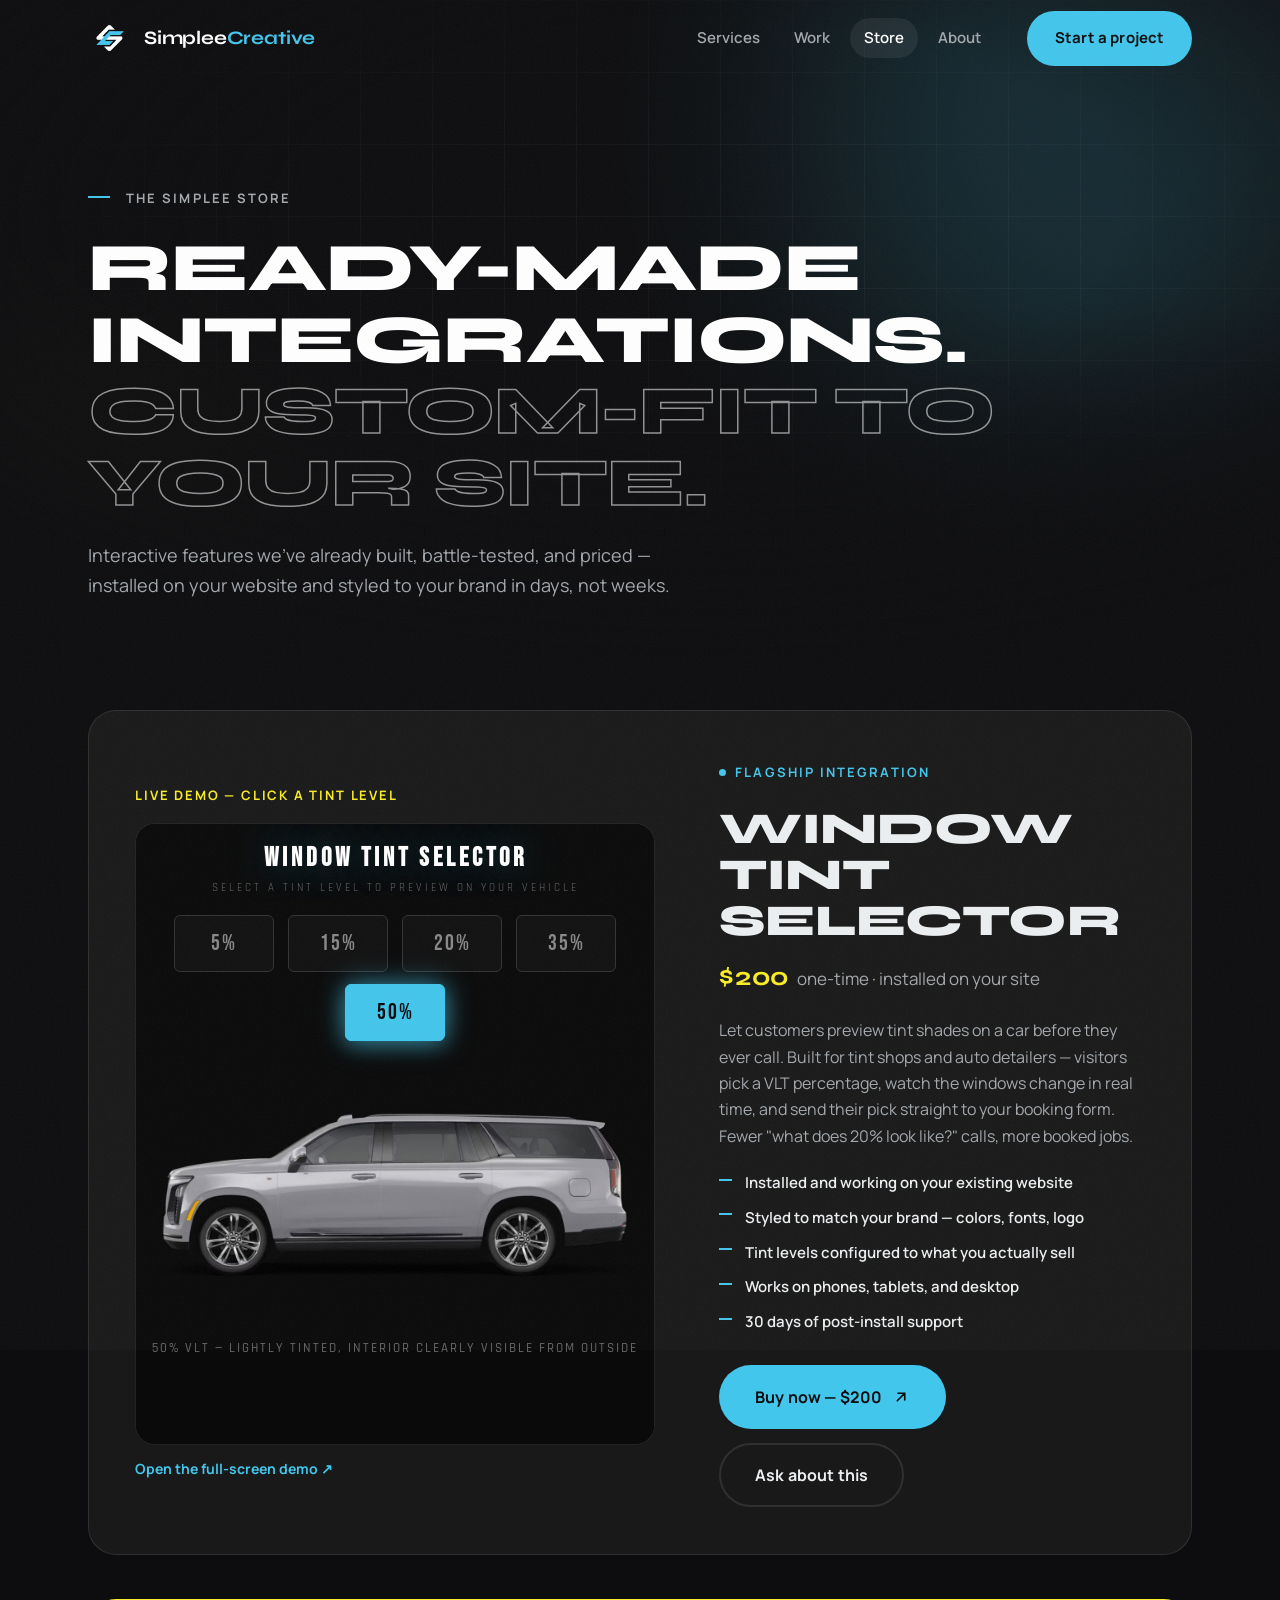
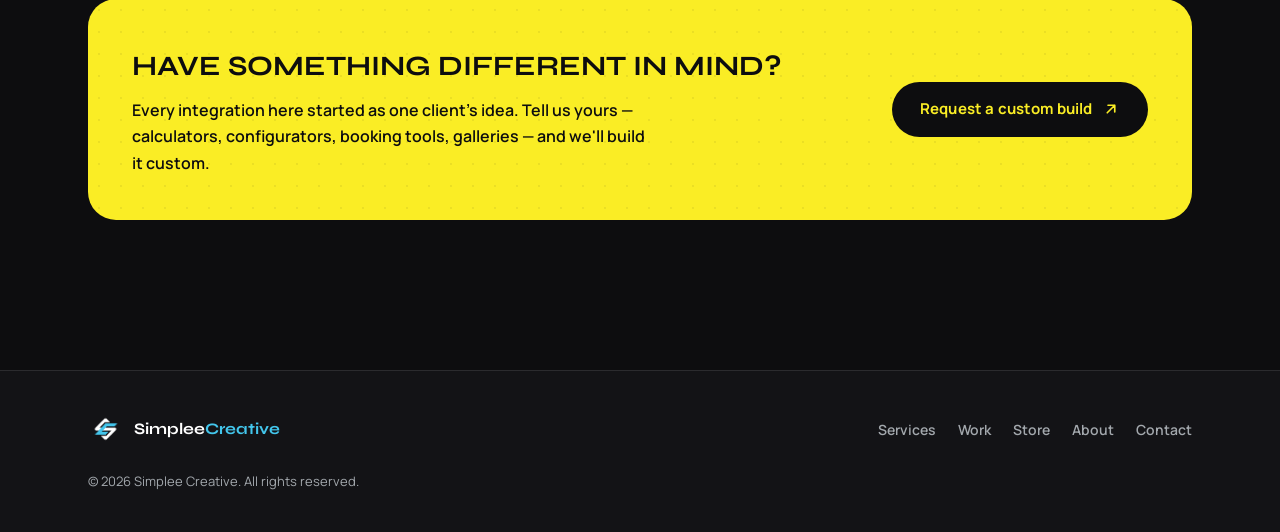
==== commit e8492107: "Wire real Stripe Payment Link for Full Website Buyout The pricing page's "Get a quote" button on the" ====
--- a/store.html
+++ b/store.html
@@ -130,6 +130,6 @@
     </div>
   </footer>
 
-  <script src="js/main.js?v=10" defer></script>
+  <script src="js/main.js?v=11" defer></script>
 </body>
 </html>
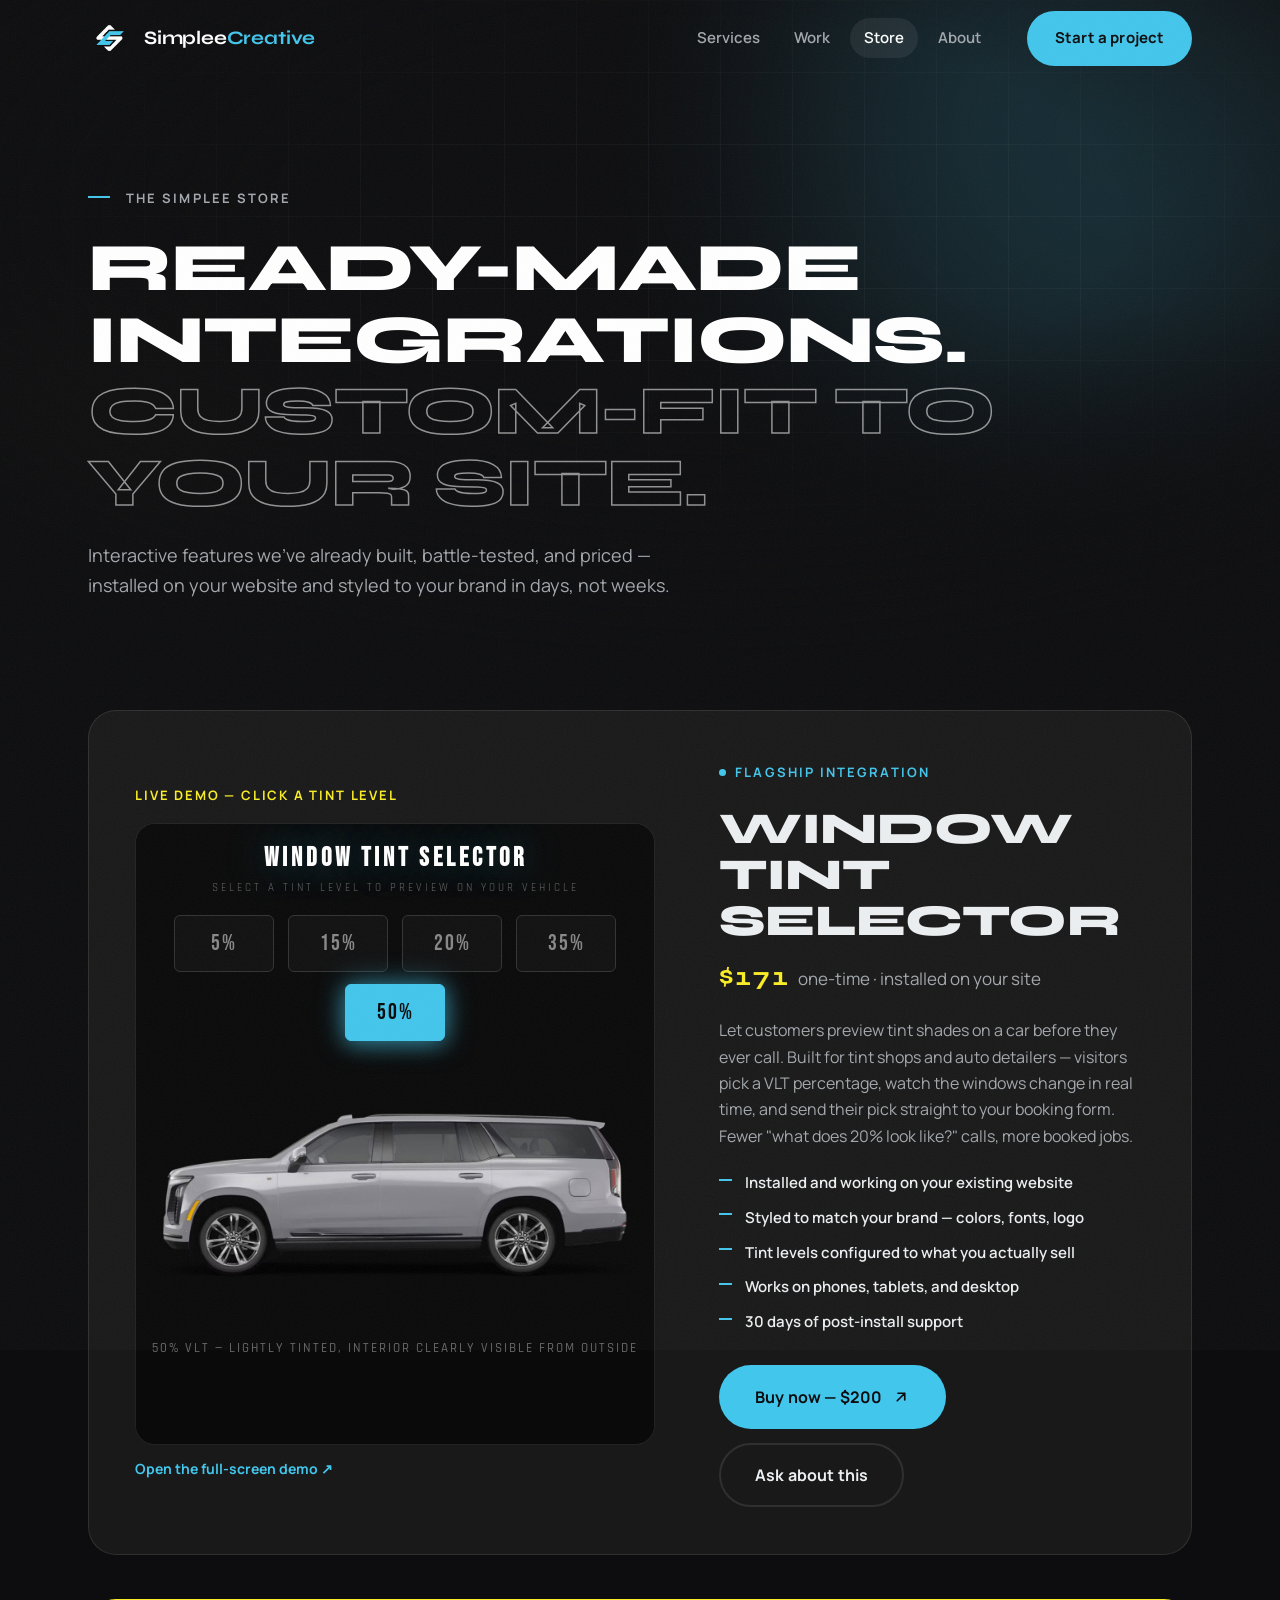
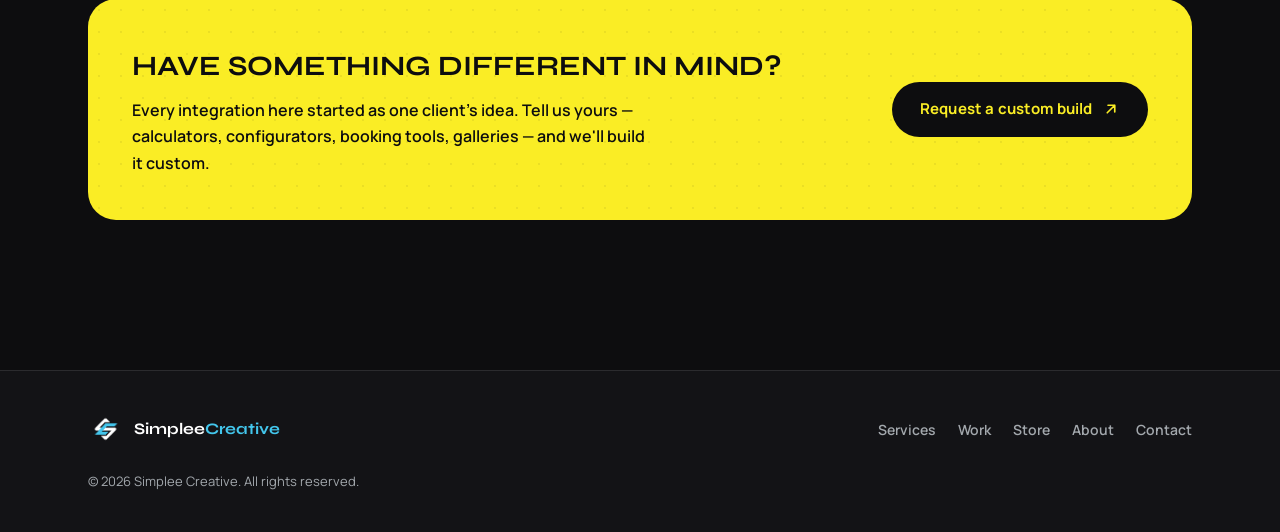
==== commit b231ecb5: "Wire real Stripe Payment Link for Starter Care The "Choose Starter" button now goes straight to live" ====
--- a/store.html
+++ b/store.html
@@ -130,6 +130,6 @@
     </div>
   </footer>
 
-  <script src="js/main.js?v=11" defer></script>
+  <script src="js/main.js?v=12" defer></script>
 </body>
 </html>
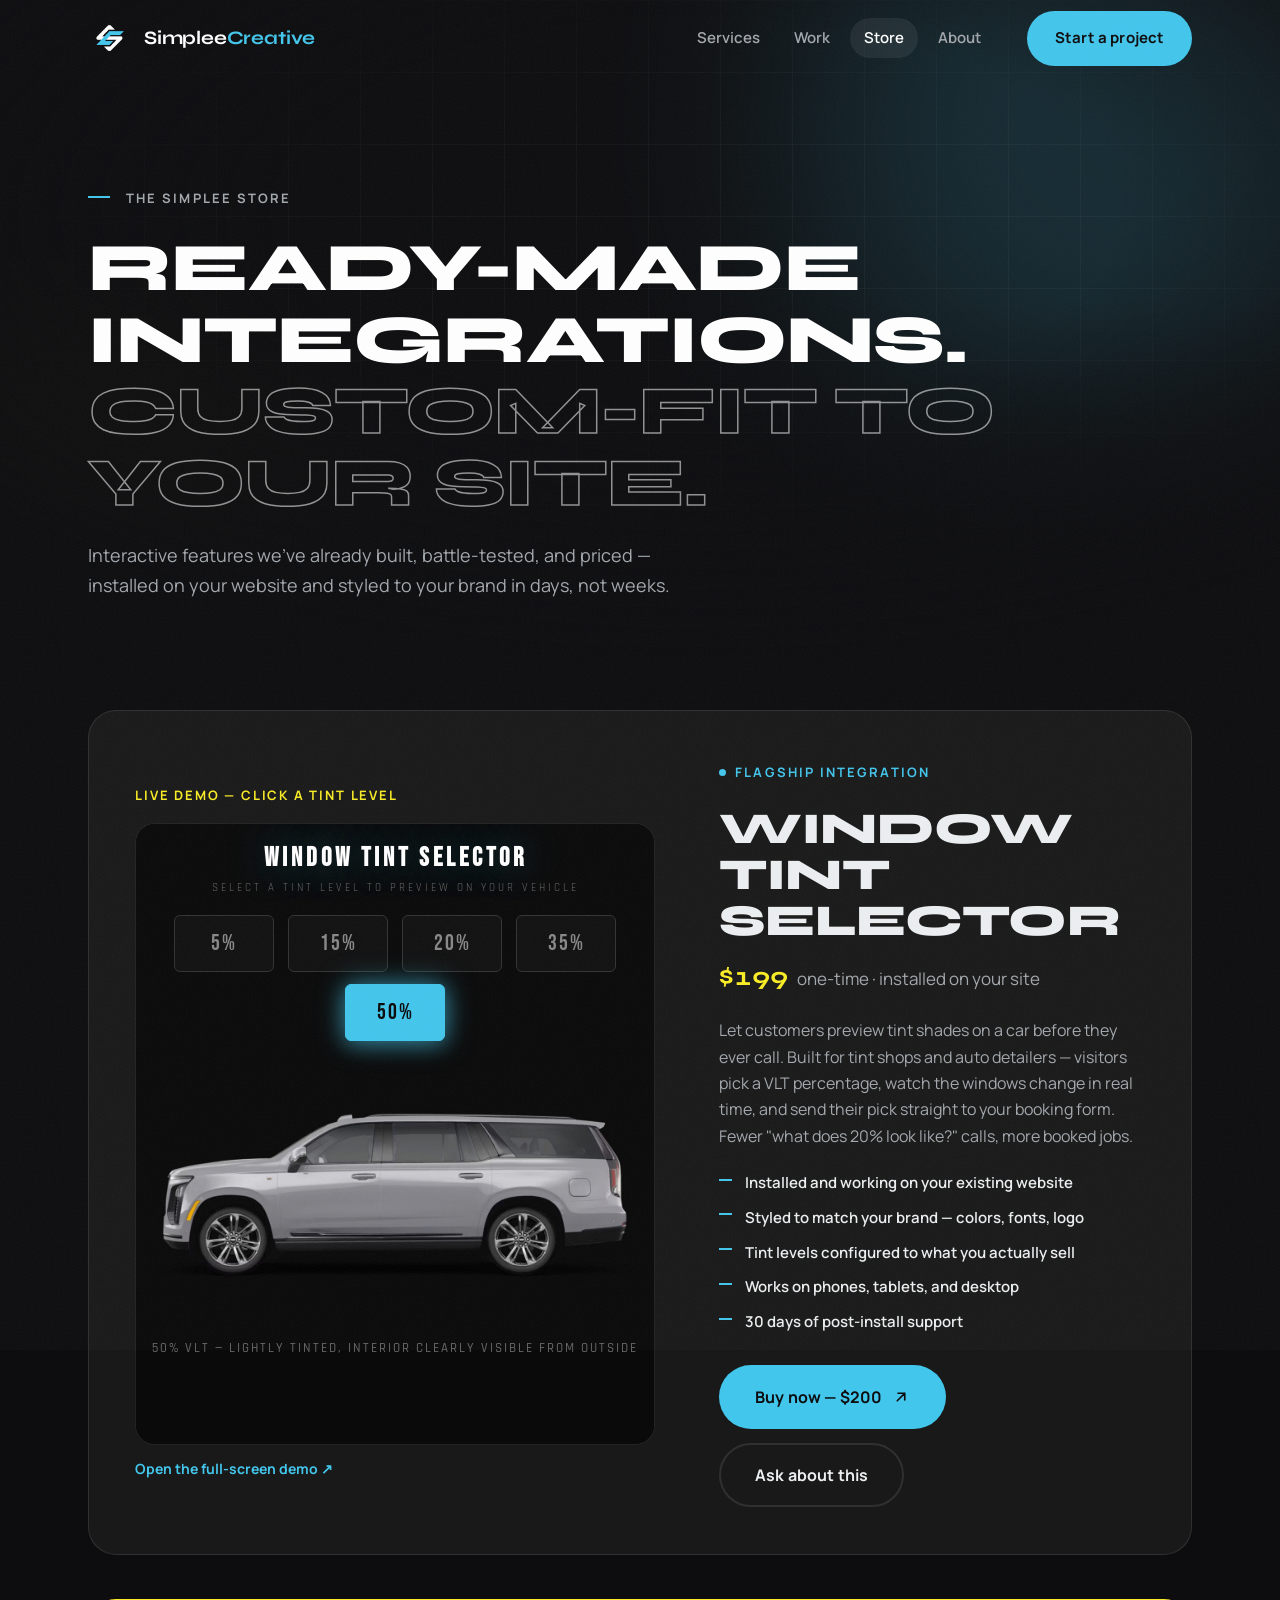
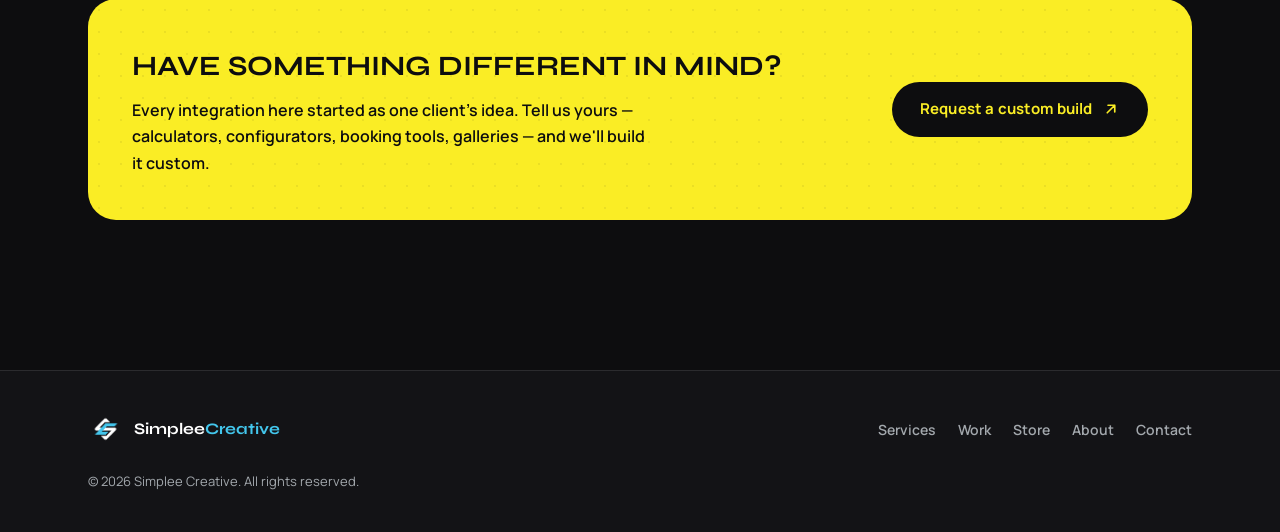
==== commit cec16624: "Wire real Stripe Payment Link for Growth Care The "Choose Growth" button now goes straight to live S" ====
--- a/store.html
+++ b/store.html
@@ -130,6 +130,6 @@
     </div>
   </footer>
 
-  <script src="js/main.js?v=12" defer></script>
+  <script src="js/main.js?v=13" defer></script>
 </body>
 </html>
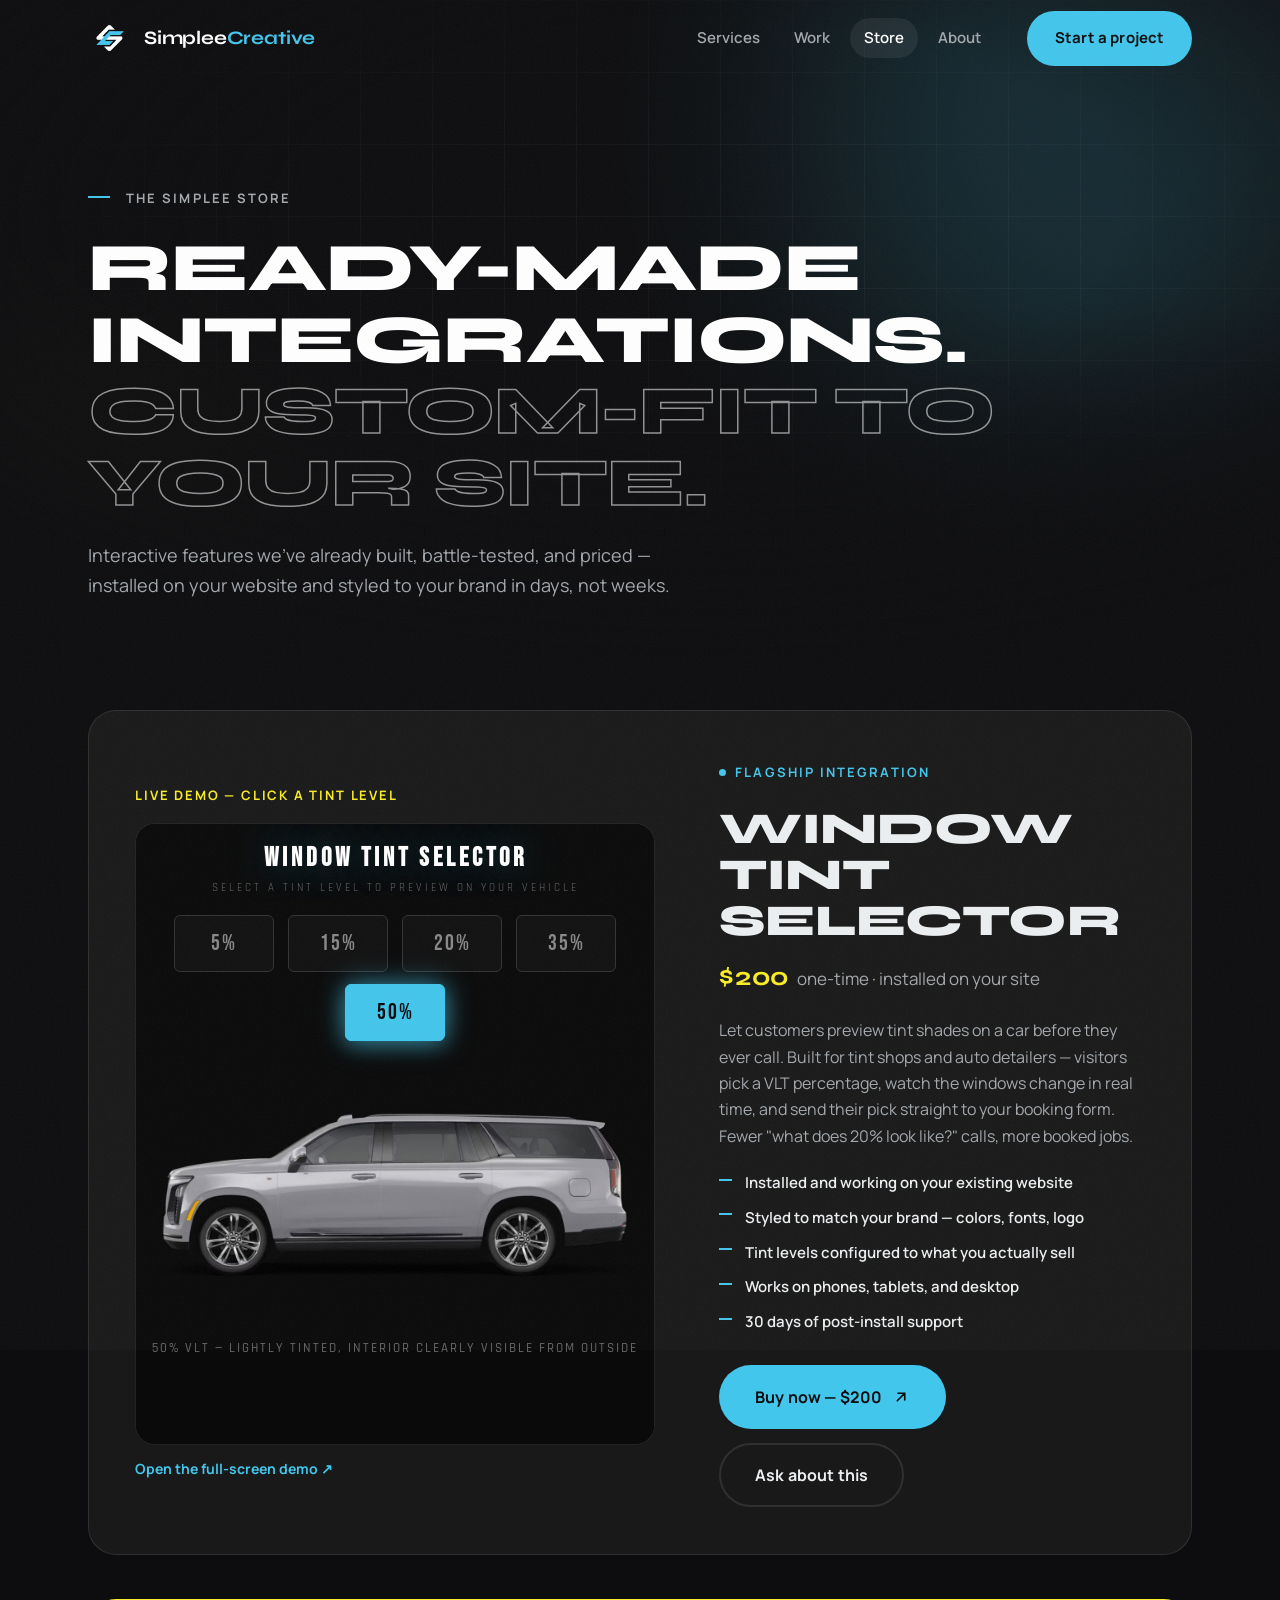
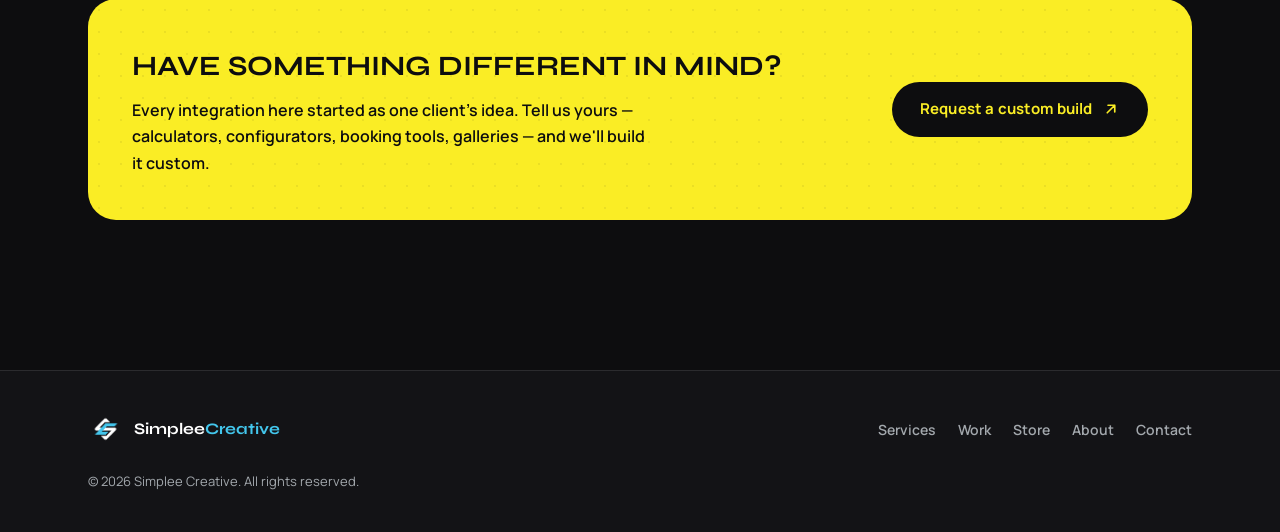
==== commit 3861bc16: "Wire real Stripe Payment Link for Pro Care -- all 5 links complete The "Choose Pro" button now goes " ====
--- a/store.html
+++ b/store.html
@@ -130,6 +130,6 @@
     </div>
   </footer>
 
-  <script src="js/main.js?v=13" defer></script>
+  <script src="js/main.js?v=14" defer></script>
 </body>
 </html>
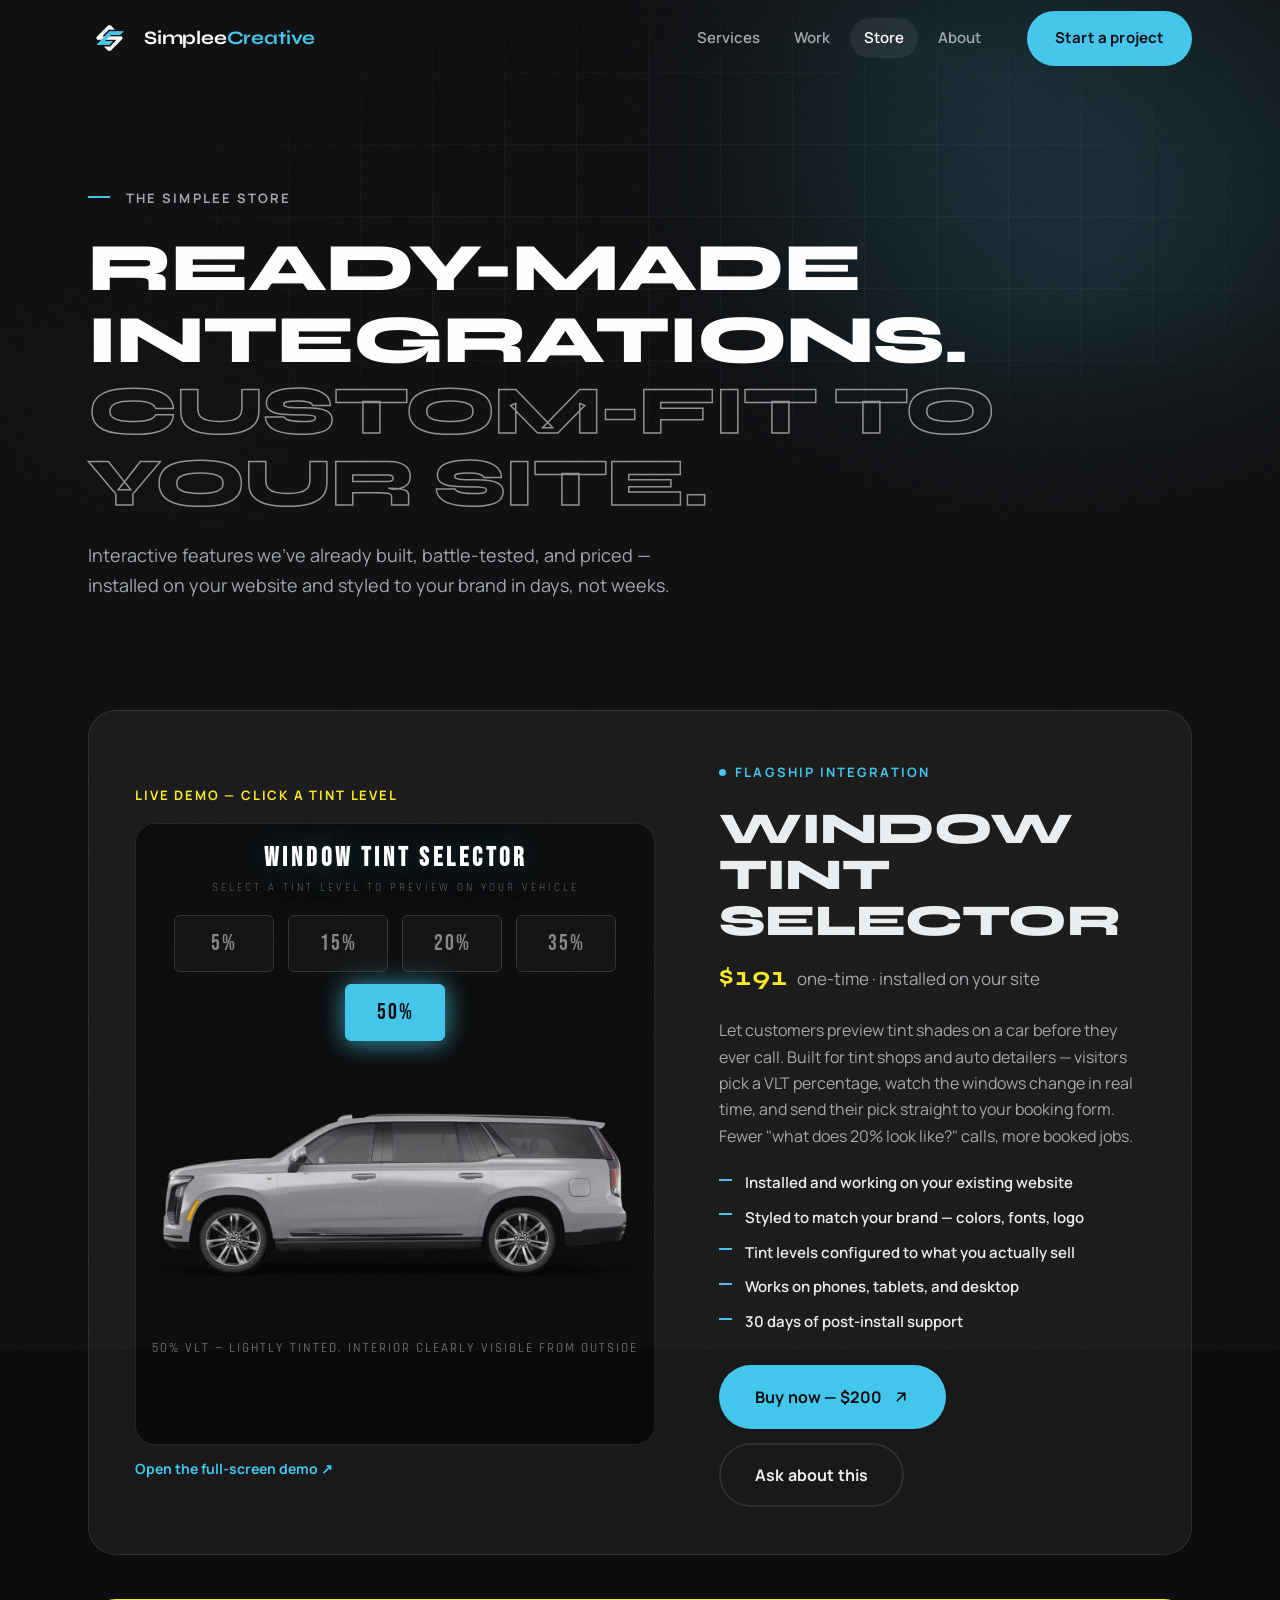
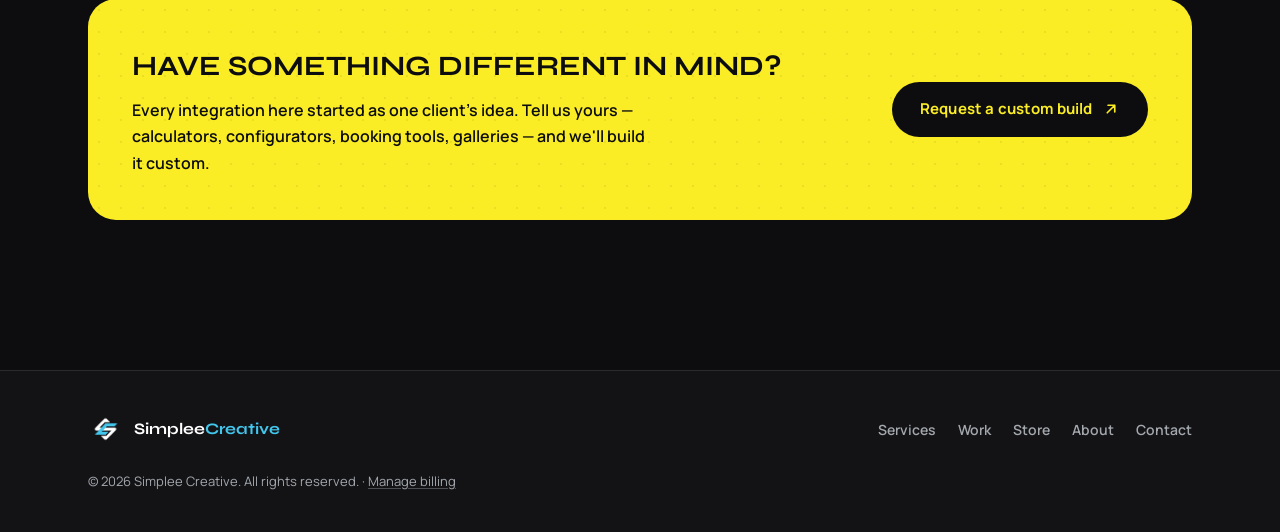
==== commit 2cf7a352: "Add Customer Portal link to footer "Manage billing" link added to the footer copyright line on both " ====
--- a/store.html
+++ b/store.html
@@ -9,7 +9,7 @@
   <link rel="preconnect" href="https://fonts.googleapis.com">
   <link rel="preconnect" href="https://fonts.gstatic.com" crossorigin>
   <link href="https://fonts.googleapis.com/css2?family=Manrope:wght@400;500;600;700;800&family=Syne:wght@600;700;800&display=swap" rel="stylesheet">
-  <link rel="stylesheet" href="css/style.css?v=45">
+  <link rel="stylesheet" href="css/style.css?v=46">
 </head>
 <body>
 
@@ -126,7 +126,7 @@
         <a href="index.html#about">About</a>
         <a href="index.html#contact">Contact</a>
       </nav>
-      <p class="footer__copy">© <span id="year"></span> Simplee Creative. All rights reserved.</p>
+      <p class="footer__copy">© <span id="year"></span> Simplee Creative. All rights reserved. <span aria-hidden="true">·</span> <a href="https://billing.stripe.com/p/login/00w9ASa5X6wO1pQgjggQE00" target="_blank" rel="noopener">Manage billing</a></p>
     </div>
   </footer>
 
--- a/css/style.css
+++ b/css/style.css
@@ -1419,6 +1419,14 @@
 }
 .footer__links a:hover { color: var(--white); }
 .footer__copy { font-size: 13px; color: var(--text-muted); width: 100%; }
+.footer__copy a {
+  color: var(--text-muted);
+  text-decoration: underline;
+  text-decoration-color: rgba(163, 168, 173, 0.4);
+  text-underline-offset: 2px;
+  transition: color 0.25s;
+}
+.footer__copy a:hover { color: var(--cyan); }
 
 /* ---------- store ---------- */
 .nav__links a.is-active { color: var(--white); background: rgba(255, 255, 255, 0.07); }
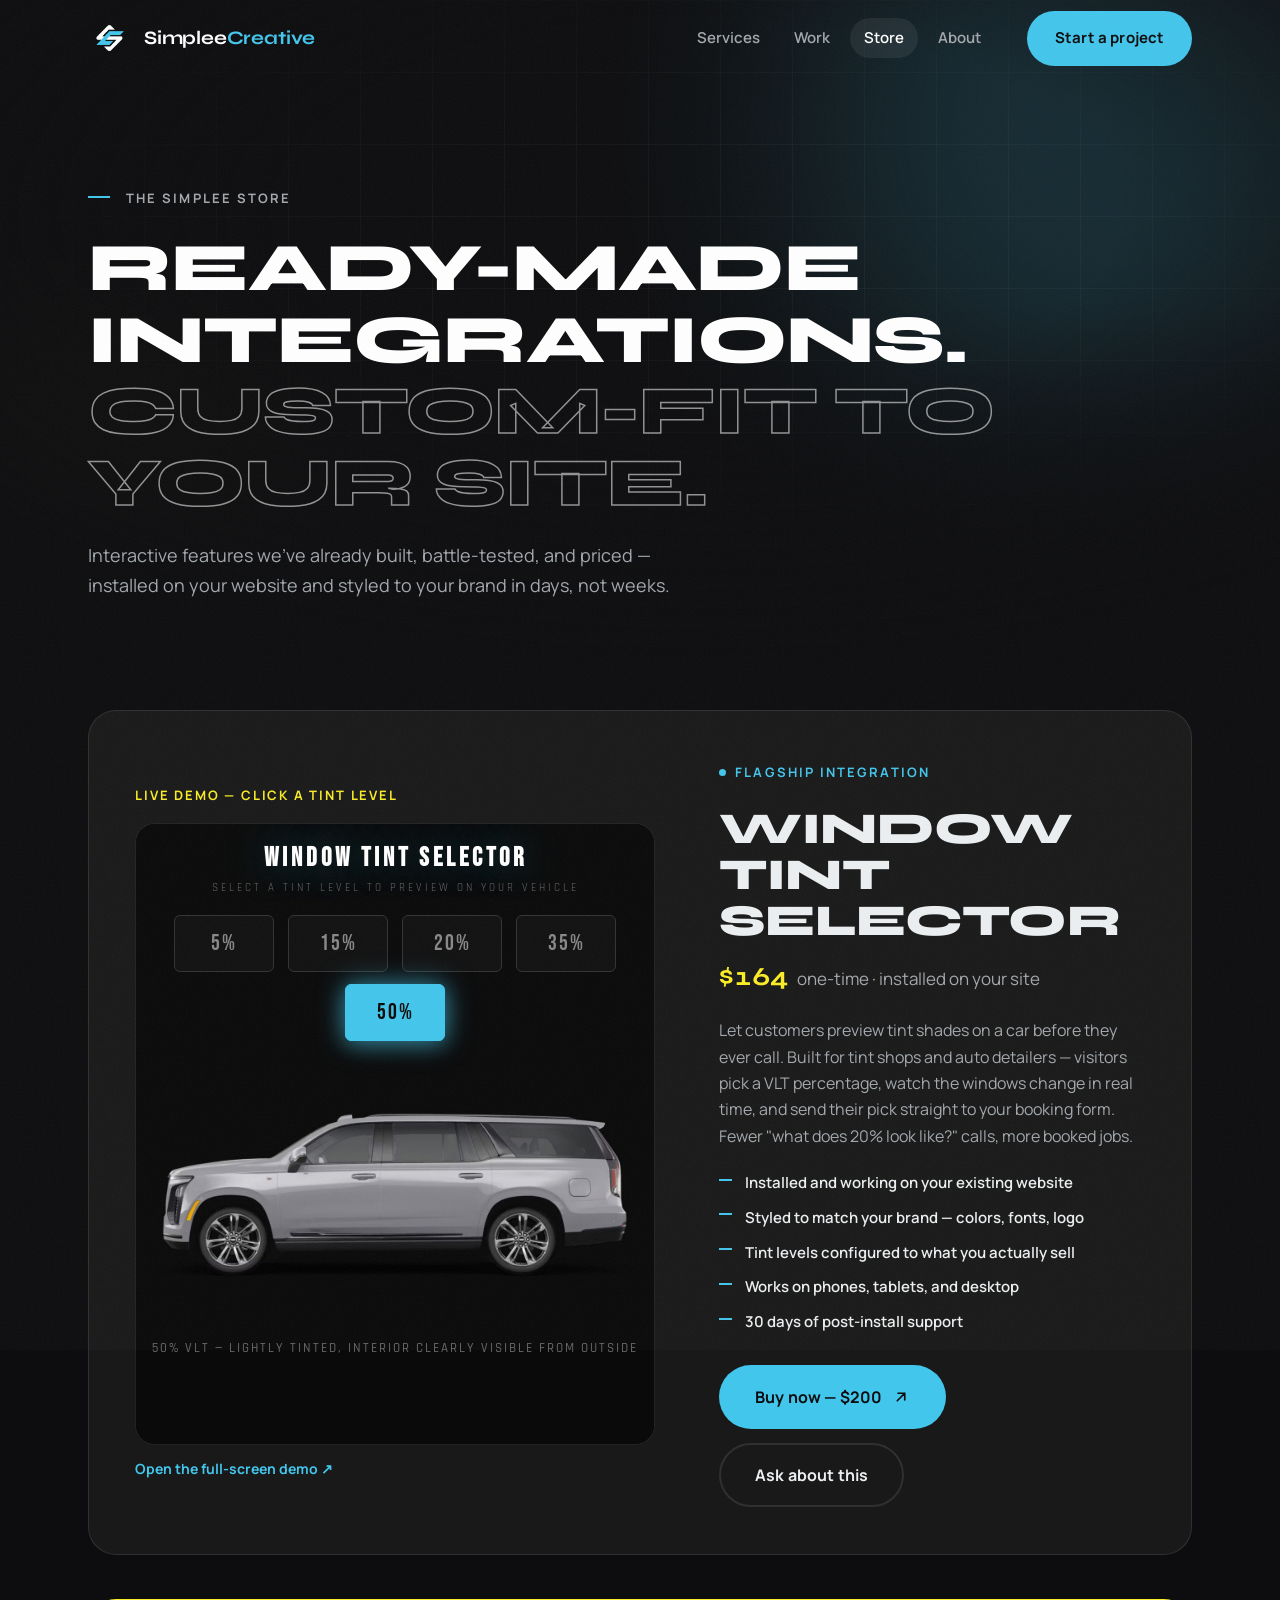
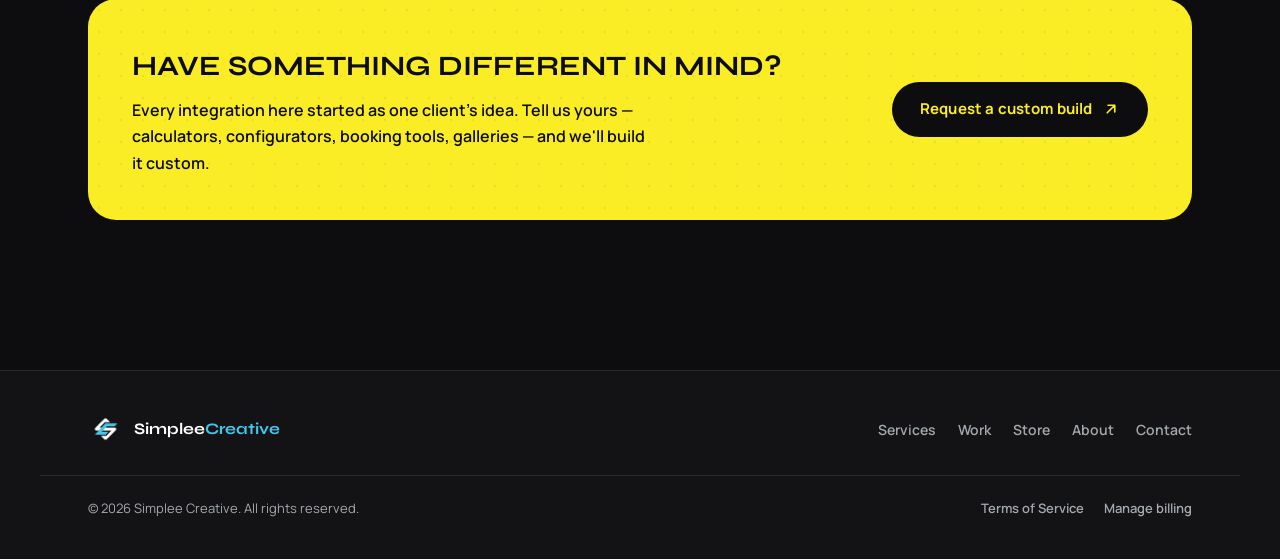
==== commit 47e3275e: "Restructure footer into two rows; add Terms of Service page - Footer now has a proper bottom row (di" ====
--- a/store.html
+++ b/store.html
@@ -9,7 +9,7 @@
   <link rel="preconnect" href="https://fonts.googleapis.com">
   <link rel="preconnect" href="https://fonts.gstatic.com" crossorigin>
   <link href="https://fonts.googleapis.com/css2?family=Manrope:wght@400;500;600;700;800&family=Syne:wght@600;700;800&display=swap" rel="stylesheet">
-  <link rel="stylesheet" href="css/style.css?v=46">
+  <link rel="stylesheet" href="css/style.css?v=47">
 </head>
 <body>
 
@@ -126,7 +126,13 @@
         <a href="index.html#about">About</a>
         <a href="index.html#contact">Contact</a>
       </nav>
-      <p class="footer__copy">© <span id="year"></span> Simplee Creative. All rights reserved. <span aria-hidden="true">·</span> <a href="https://billing.stripe.com/p/login/00w9ASa5X6wO1pQgjggQE00" target="_blank" rel="noopener">Manage billing</a></p>
+    </div>
+    <div class="container footer__bottom">
+      <p class="footer__copy">© <span id="year"></span> Simplee Creative. All rights reserved.</p>
+      <nav class="footer__utility" aria-label="Legal and account">
+        <a href="terms.html">Terms of Service</a>
+        <a href="https://billing.stripe.com/p/login/00w9ASa5X6wO1pQgjggQE00" target="_blank" rel="noopener">Manage billing</a>
+      </nav>
     </div>
   </footer>
 
--- a/css/style.css
+++ b/css/style.css
@@ -1418,15 +1418,95 @@
   transition: color 0.25s;
 }
 .footer__links a:hover { color: var(--white); }
-.footer__copy { font-size: 13px; color: var(--text-muted); width: 100%; }
-.footer__copy a {
-  color: var(--text-muted);
-  text-decoration: underline;
-  text-decoration-color: rgba(163, 168, 173, 0.4);
-  text-underline-offset: 2px;
+
+.footer__bottom {
+  display: flex;
+  flex-wrap: wrap;
+  align-items: center;
+  justify-content: space-between;
+  gap: 10px 24px;
+  margin-top: 28px;
+  padding-top: 22px;
+  border-top: 1px solid var(--line);
+}
+.footer__copy { font-size: 13px; color: var(--text-muted); }
+.footer__utility { display: flex; flex-wrap: wrap; gap: 6px 20px; }
+.footer__utility a {
+  font-size: 13px;
+  font-weight: 600;
+  color: var(--text-muted);
+  text-decoration: none;
   transition: color 0.25s;
 }
-.footer__copy a:hover { color: var(--cyan); }
+.footer__utility a:hover { color: var(--cyan); }
+
+/* ---------- legal ---------- */
+.legal-hero {
+  padding: calc(var(--nav-h) + clamp(56px, 9vw, 100px)) 0 clamp(30px, 5vw, 50px);
+}
+.legal-hero__title {
+  font-family: var(--font-display);
+  font-weight: 800;
+  font-size: clamp(34px, 5vw, 56px);
+  line-height: 1.05;
+  letter-spacing: -0.015em;
+  text-transform: uppercase;
+  color: var(--white);
+  margin-top: 22px;
+}
+.legal-updated {
+  font-size: 14px;
+  font-weight: 600;
+  color: var(--text-muted);
+  margin-top: 16px;
+}
+.legal-hero .reveal-line {
+  opacity: 0;
+  transform: translateY(30px);
+  animation: lineUp 0.8s var(--ease-out) forwards;
+}
+.legal-hero .reveal-line:nth-of-type(2) { animation-delay: 0.1s; }
+.legal-hero .reveal-line:nth-of-type(3) { animation-delay: 0.2s; }
+
+.legal-section { padding-top: clamp(20px, 3vw, 32px); }
+.legal-content { max-width: 720px; }
+.legal-content h2 {
+  font-family: var(--font-display);
+  font-weight: 700;
+  font-size: clamp(19px, 2.2vw, 24px);
+  text-transform: uppercase;
+  letter-spacing: -0.01em;
+  color: var(--white);
+  margin-top: 40px;
+}
+.legal-content h2:first-child { margin-top: 0; }
+.legal-content p {
+  color: var(--text-muted);
+  margin-top: 14px;
+  max-width: 68ch;
+}
+.legal-content strong { color: var(--text); font-weight: 700; }
+.legal-content a { color: var(--cyan); text-decoration: underline; text-underline-offset: 2px; }
+.legal-content a:hover { color: var(--yellow); }
+.legal-content ul {
+  list-style: none;
+  display: grid;
+  gap: 10px;
+  margin-top: 16px;
+}
+.legal-content li {
+  position: relative;
+  padding-left: 24px;
+  color: var(--text-muted);
+  max-width: 68ch;
+}
+.legal-content li::before {
+  content: "";
+  position: absolute;
+  left: 0; top: 0.65em;
+  width: 12px; height: 2px;
+  background: var(--cyan);
+}
 
 /* ---------- store ---------- */
 .nav__links a.is-active { color: var(--white); background: rgba(255, 255, 255, 0.07); }
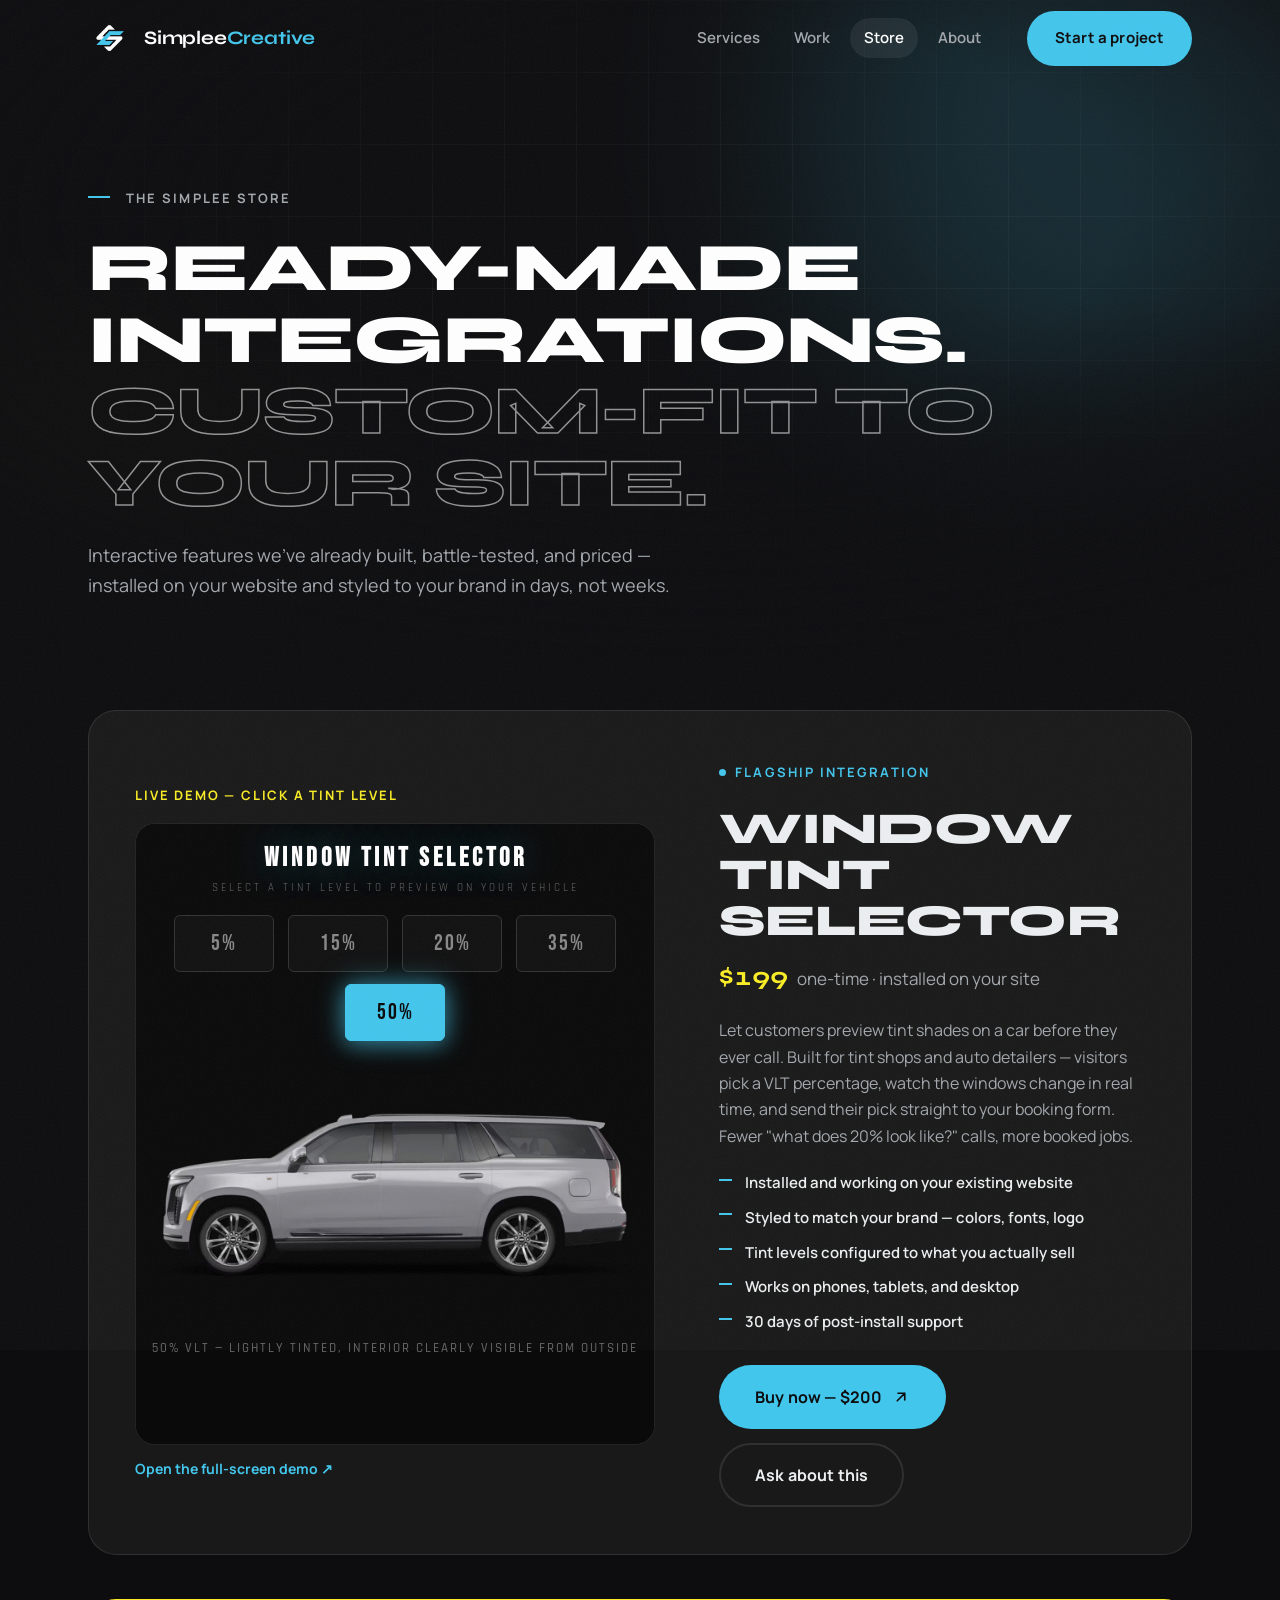
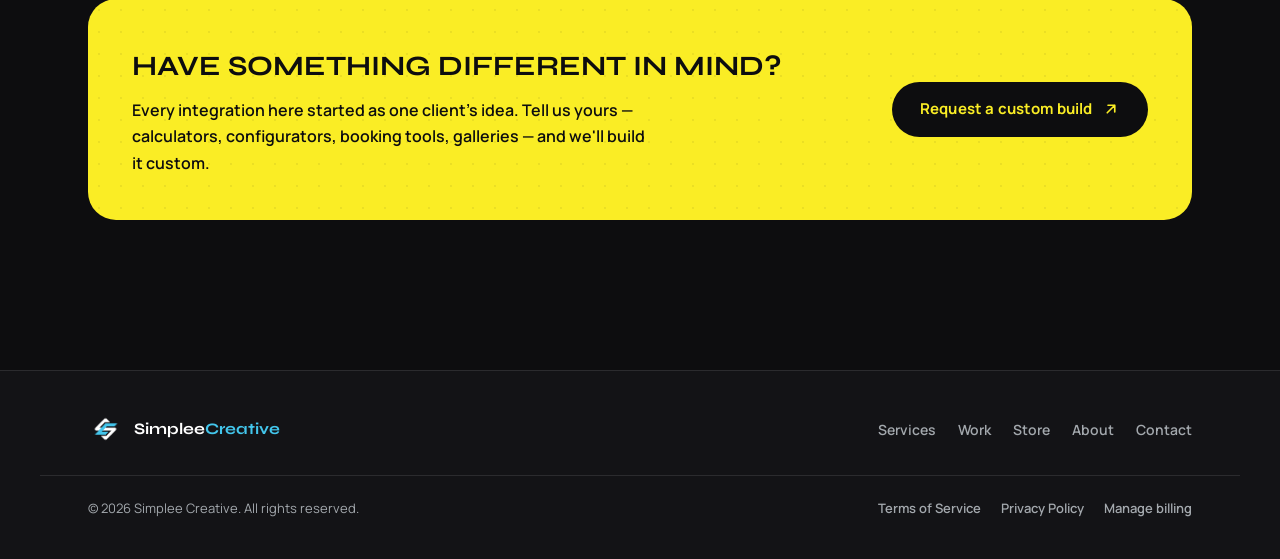
==== commit 0dda5355: "Add Privacy Policy, 404 page, sitemap/robots.txt, and social share previews - privacy.html: 10-secti" ====
--- a/store.html
+++ b/store.html
@@ -5,11 +5,24 @@
   <meta name="viewport" content="width=device-width, initial-scale=1.0">
   <title>Store — Simplee Creative | Ready-Made Website Integrations</title>
   <meta name="description" content="Ready-made interactive website integrations from Simplee Creative — like our window tint selector — installed and customized for your site.">
+  <link rel="canonical" href="https://simpleecreative.com/store.html">
+  <meta property="og:type" content="website">
+  <meta property="og:url" content="https://simpleecreative.com/store.html">
+  <meta property="og:site_name" content="Simplee Creative">
+  <meta property="og:title" content="Store — Simplee Creative | Ready-Made Website Integrations">
+  <meta property="og:description" content="Ready-made interactive website integrations from Simplee Creative — like our window tint selector — installed and customized for your site.">
+  <meta property="og:image" content="https://simpleecreative.com/assets/brand/og-image.jpg">
+  <meta property="og:image:width" content="1200">
+  <meta property="og:image:height" content="630">
+  <meta name="twitter:card" content="summary_large_image">
+  <meta name="twitter:title" content="Store — Simplee Creative | Ready-Made Website Integrations">
+  <meta name="twitter:description" content="Ready-made interactive website integrations from Simplee Creative — like our window tint selector — installed and customized for your site.">
+  <meta name="twitter:image" content="https://simpleecreative.com/assets/brand/og-image.jpg">
   <link rel="icon" type="image/png" href="assets/brand/sc-logo-bg.png">
   <link rel="preconnect" href="https://fonts.googleapis.com">
   <link rel="preconnect" href="https://fonts.gstatic.com" crossorigin>
   <link href="https://fonts.googleapis.com/css2?family=Manrope:wght@400;500;600;700;800&family=Syne:wght@600;700;800&display=swap" rel="stylesheet">
-  <link rel="stylesheet" href="css/style.css?v=47">
+  <link rel="stylesheet" href="css/style.css?v=48">
 </head>
 <body>
 
@@ -131,6 +144,7 @@
       <p class="footer__copy">© <span id="year"></span> Simplee Creative. All rights reserved.</p>
       <nav class="footer__utility" aria-label="Legal and account">
         <a href="terms.html">Terms of Service</a>
+        <a href="privacy.html">Privacy Policy</a>
         <a href="https://billing.stripe.com/p/login/00w9ASa5X6wO1pQgjggQE00" target="_blank" rel="noopener">Manage billing</a>
       </nav>
     </div>
--- a/css/style.css
+++ b/css/style.css
@@ -1440,6 +1440,62 @@
 }
 .footer__utility a:hover { color: var(--cyan); }
 
+/* ---------- 404 ---------- */
+.notfound {
+  position: relative;
+  min-height: 100vh;
+  min-height: 100svh;
+  display: flex;
+  align-items: center;
+  padding-top: var(--nav-h);
+  overflow: hidden;
+}
+.notfound__bg { position: absolute; inset: 0; z-index: -1; }
+.notfound__inner { text-align: center; padding-block: 40px; }
+.notfound__code {
+  font-family: var(--font-display);
+  font-weight: 800;
+  font-size: clamp(90px, 16vw, 200px);
+  line-height: 1;
+  color: transparent;
+  -webkit-text-stroke: 2px var(--cyan);
+  opacity: 0.5;
+}
+.notfound__title {
+  font-family: var(--font-display);
+  font-weight: 800;
+  font-size: clamp(32px, 5vw, 54px);
+  line-height: 1.08;
+  letter-spacing: -0.015em;
+  text-transform: uppercase;
+  color: var(--white);
+  margin-top: -0.2em;
+}
+.notfound__sub {
+  max-width: 52ch;
+  margin: 22px auto 0;
+  color: var(--text-muted);
+  font-size: clamp(16px, 1.6vw, 18px);
+}
+.notfound__actions {
+  display: flex;
+  flex-wrap: wrap;
+  justify-content: center;
+  gap: 14px;
+  margin-top: 34px;
+}
+.notfound__links {
+  margin-top: 30px;
+  font-size: 14px;
+  color: var(--text-muted);
+}
+.notfound__links a {
+  color: var(--cyan);
+  font-weight: 700;
+  text-decoration: none;
+}
+.notfound__links a:hover { text-decoration: underline; }
+
 /* ---------- legal ---------- */
 .legal-hero {
   padding: calc(var(--nav-h) + clamp(56px, 9vw, 100px)) 0 clamp(30px, 5vw, 50px);
